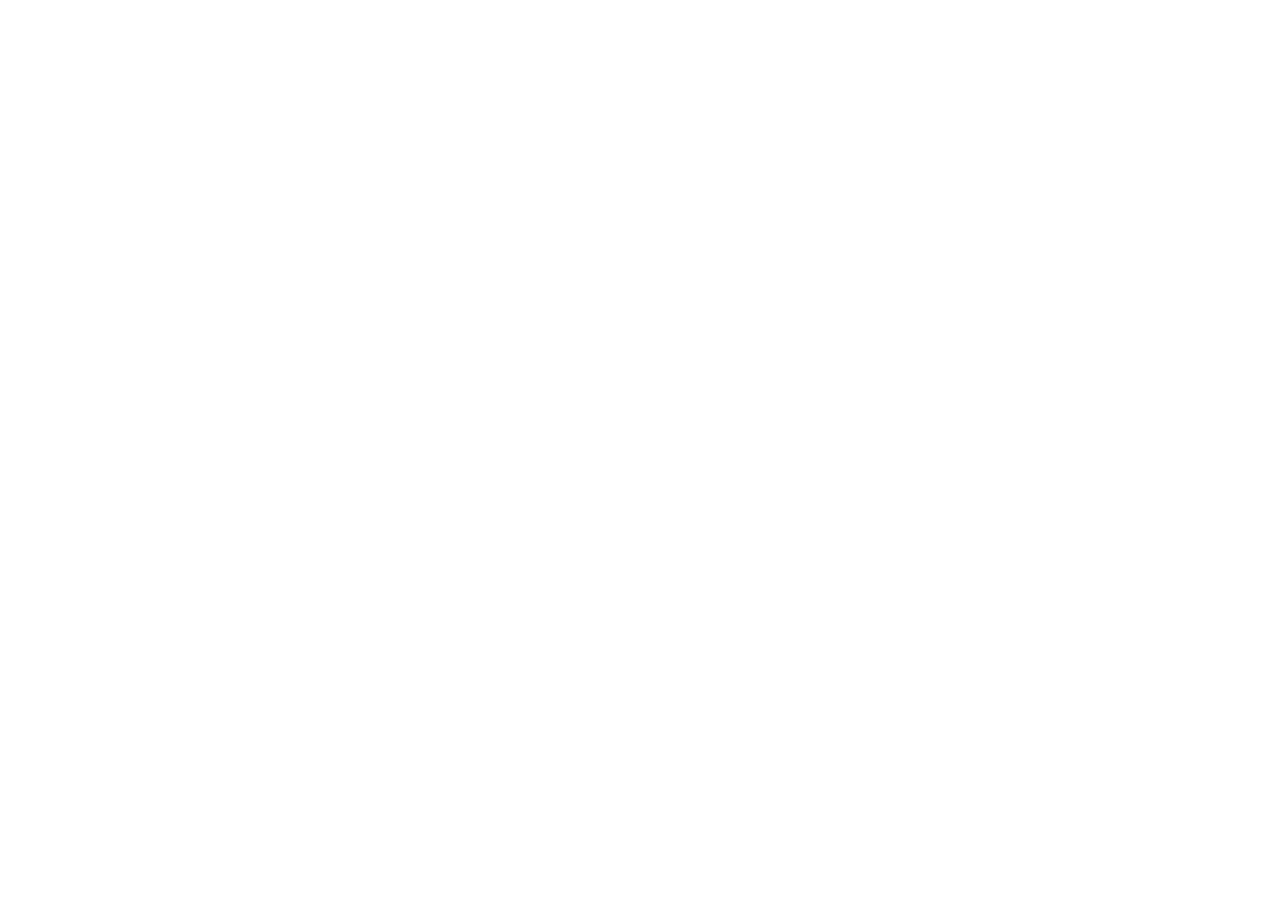
==== index.html @ 3be5b315 "HTML : structure complète des 5 pages avec sections et contenu texte" ====
<!DOCTYPE html>
<html lang="fr">
<head>
    <meta charset="UTF-8">
    <meta name="viewport" content="width=device-width, initial-scale=1.0">
    <title>AfriconnectSummit</title>
</head>
<body>
    
</body>
</html>
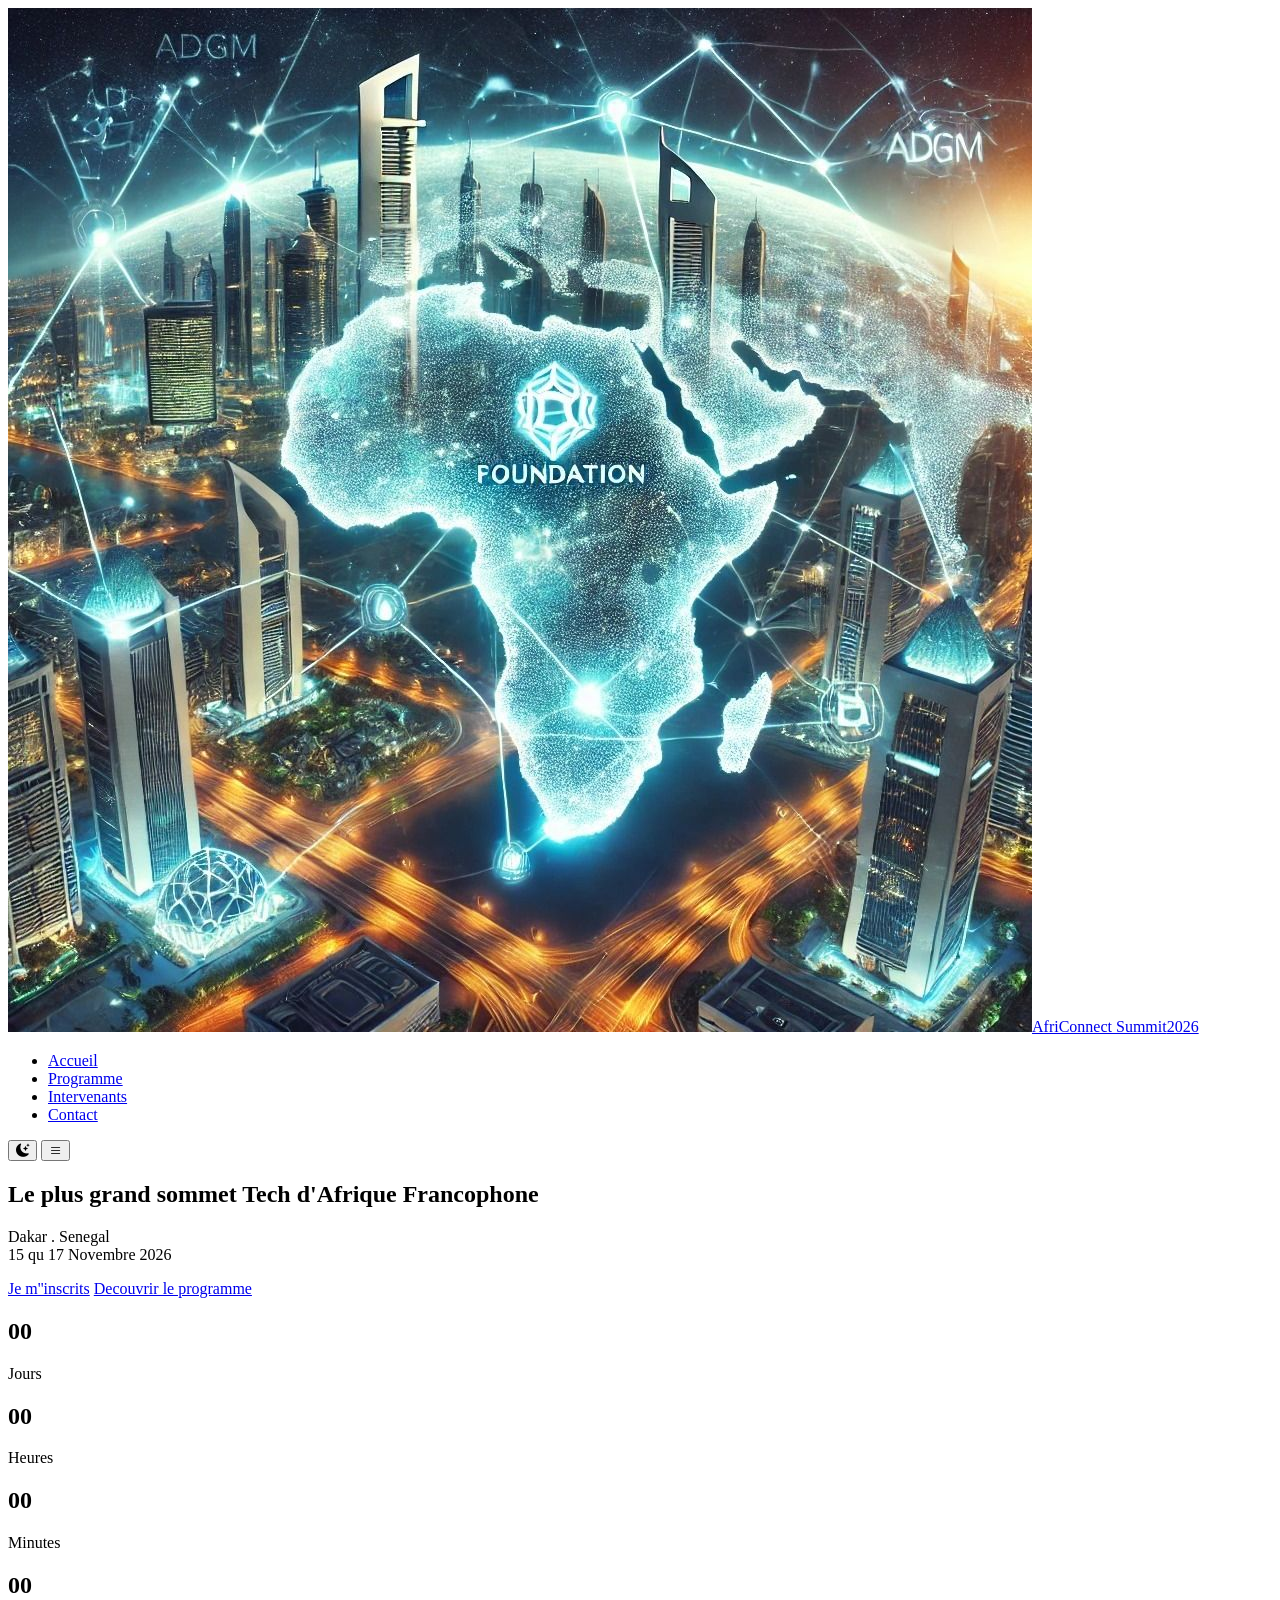
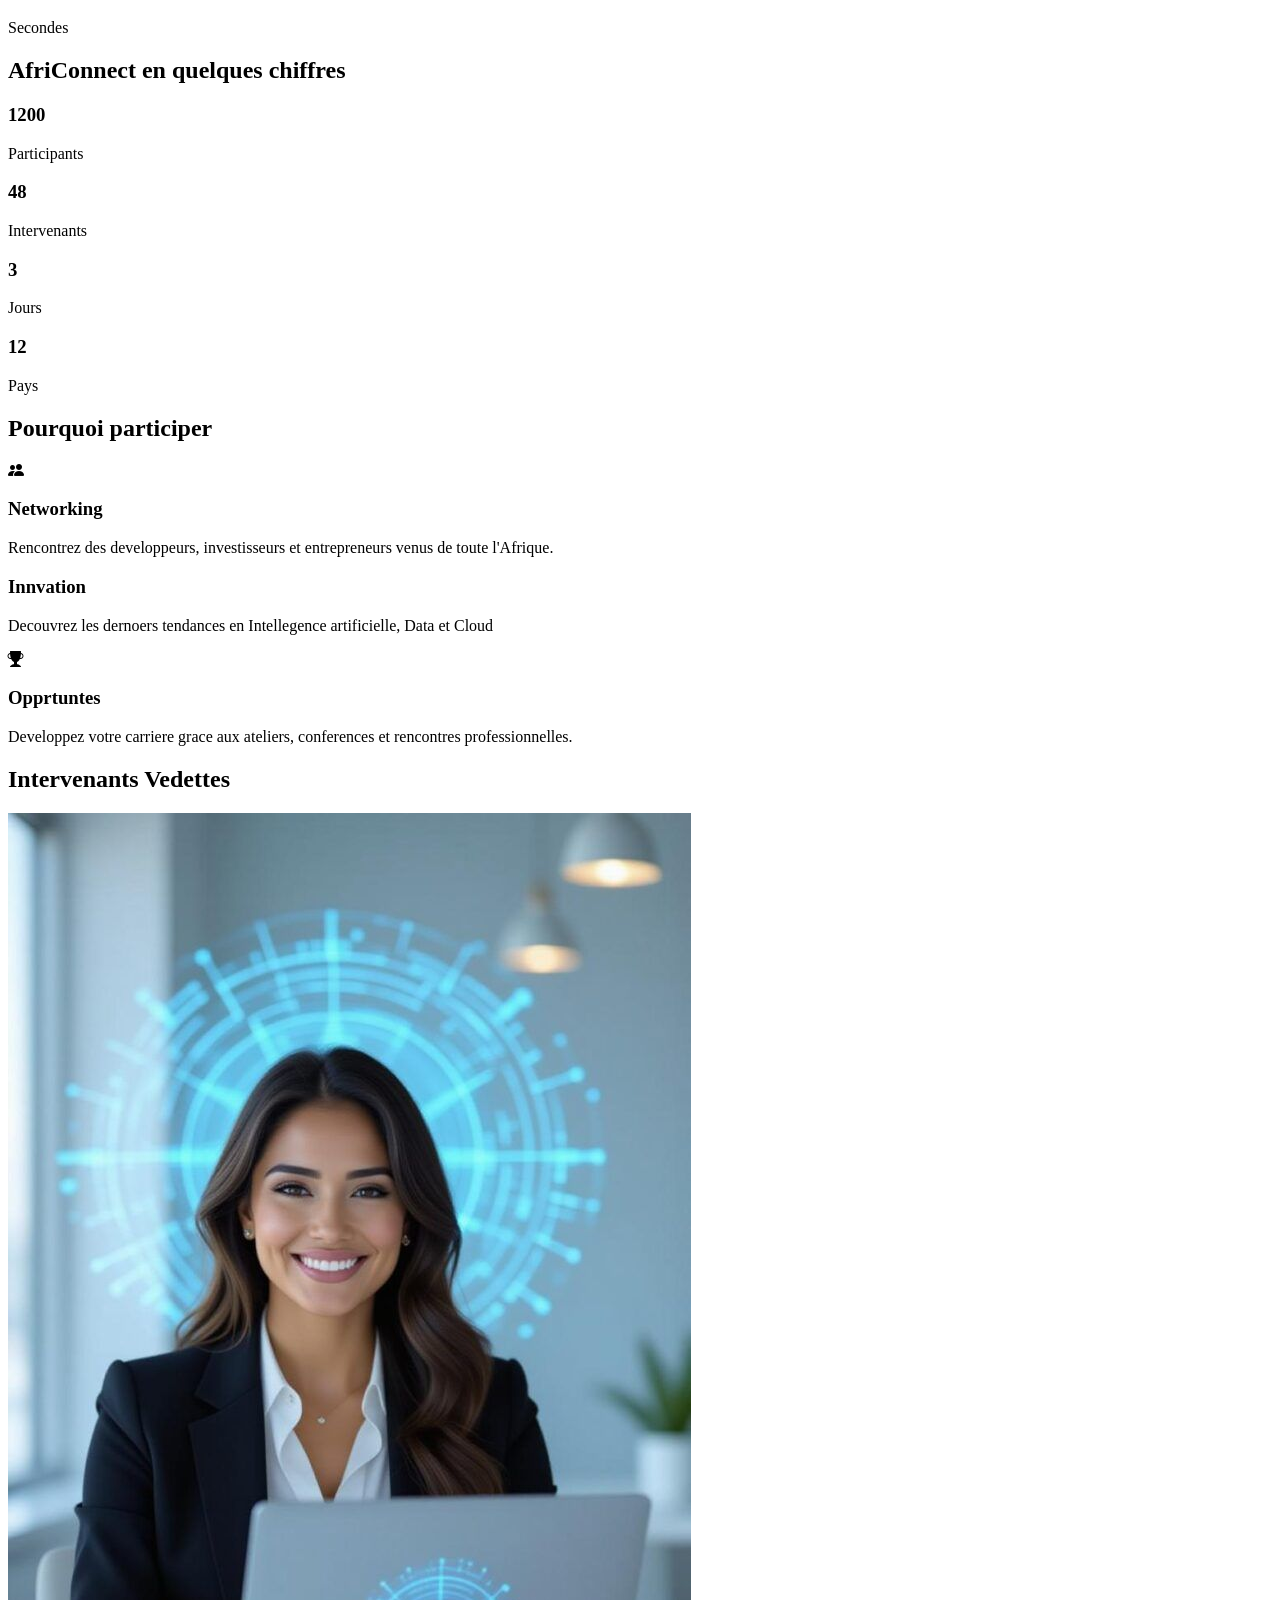
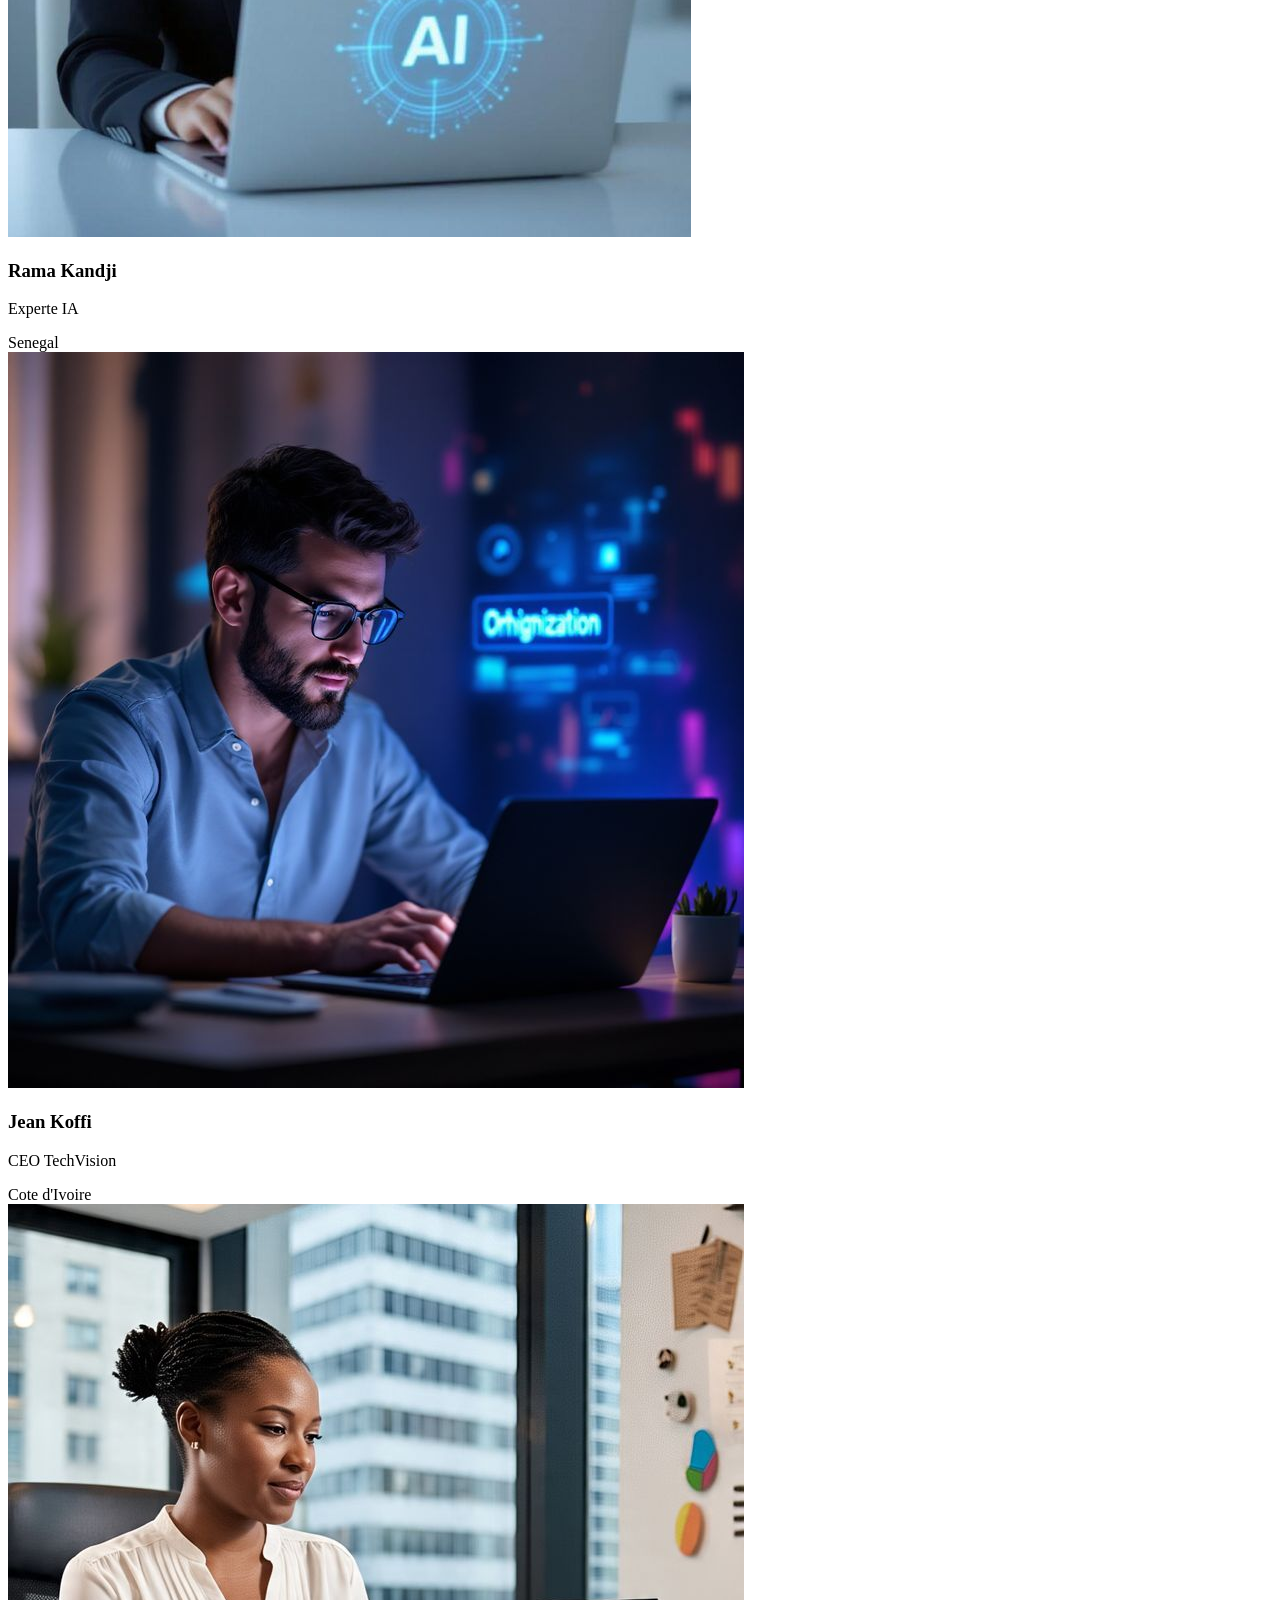
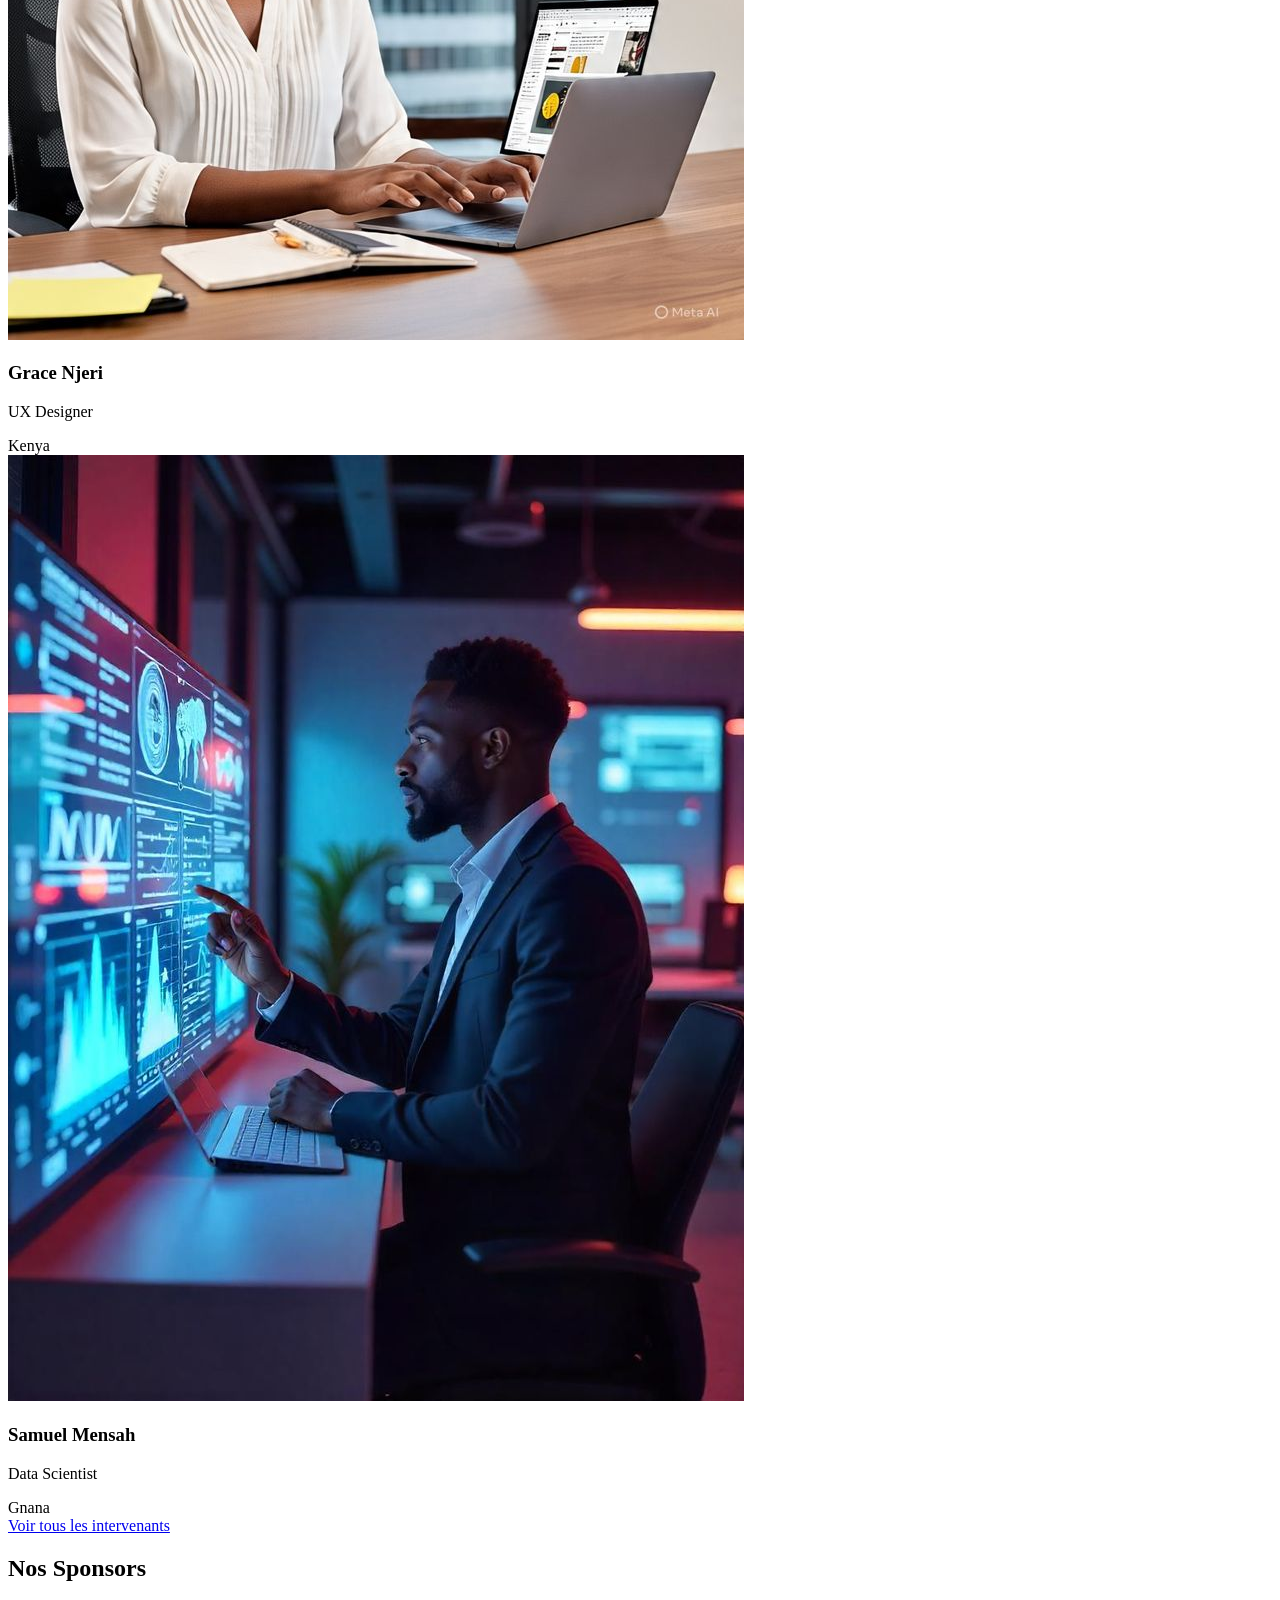
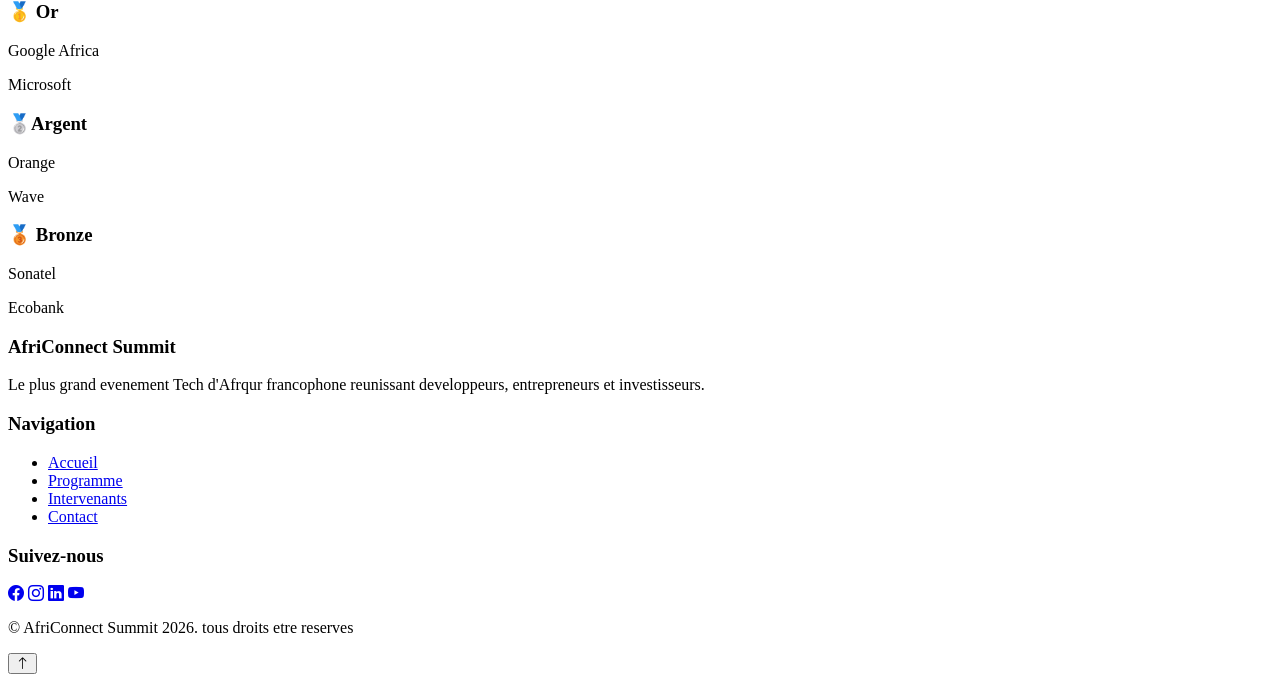
==== commit 2e9110d8: "HTML : Creation de la structure de la page d'accueil" ====
--- a/index.html
+++ b/index.html
@@ -3,9 +3,281 @@
 <head>
     <meta charset="UTF-8">
     <meta name="viewport" content="width=device-width, initial-scale=1.0">
-    <title>AfriconnectSummit</title>
+    <title>AfriConnect Summit 2026</title>
+
+    <link rel="preconnect" href="https://fonts.googleapis.com">
+    <link rel="preconnect" href="https://fonts.gstatic.com" crossorigin>
+    <link href="https://fonts.googleapis.com/css2?family=Poppins:wght@300;400;500;600;700&family=Space+Grotesk:wght@400;700&display=swap" rel="stylesheet">
+
+    
+    <link rel="stylesheet" href="https://cdn.jsdelivr.net/npm/bootstrap-icons@1.13.1/font/bootstrap-icons.min.css">
+
+    
+    <link rel="stylesheet" href="css/style.css">
 </head>
 <body>
     
+<!--HEADER-->  
+
+<header>
+    <nav class="navbar">
+        <a href="index.html" class="logo"><img src="images/logo.jpg" alt="logo AfriConnect">AfriConnect Summit<span>2026</span></a>
+
+        <ul class="nav-links">
+            <li><a href="index.html">Accueil</a></li>
+            <li><a href="programme.html">Programme</a></li>
+            <li><a href="intervenants.html">Intervenants</a></li>
+            <li><a href="contact.html">Contact</a></li>
+        </ul>
+
+    <div class="nav-icons">
+        <button id="darkModeBtn">
+            <i class="bi bi-moon-stars-fill"></i>
+        </button>
+
+        <button id="menu-btn">
+            <i class="bi bi-list"></i>
+        </button>
+
+
+    </div>
+    </nav>
+</header>
+
+<!--main-->
+
+<main>
+
+    <section class="hero">
+       <div class="hero-content">
+         <h1>Le plus grand sommet Tech d'Afrique Francophone</h1>
+         <p>Dakar . Senegal <br> 15 qu 17 Novembre 2026</p>
+
+         <div class="hero-buttons">
+            <a href="contact.html" class="btn-primary">Je m''inscrits</a>
+            <a href="programme.html" class="btn-secondary">Decouvrir le programme</a>
+         </div>
+
+         <div class="countdown">
+
+            <div class="box">
+                <h2 id="days">00</h2>
+                <span>Jours</span>
+            </div>
+
+            <div class="box">
+                <h2 id="hours">00</h2>
+                <span>Heures</span>
+            </div>
+
+            <div class="box">
+                <h2 id="minutes">00</h2>
+                <span>Minutes</span>
+            </div>
+
+            <div class="box">
+                <h2 id="seconds">00</h2>
+                <span>Secondes</span>
+            </div>
+
+            
+        </div>
+       </div>
+    </section>
+
+
+    <!--chiffres cles-->
+
+    <section class="stats">
+
+        <h2>AfriConnect en quelques chiffres</h2>
+
+        <div class="stats-grid">
+
+            <article class="stat-card">
+                <h3 class="counter" data-target="1200">1200</h3>
+                <p>Participants</p>
+            </article>
+
+            <article class="stat-card">
+                <h3 class="counter" data-target="48">48</h3>
+                <p>Intervenants</p>
+            </article>
+
+            <article class="stat-card">
+                <h3 class="counter" data-target="3">3</h3>
+                <p>Jours</p>
+            </article>
+
+            <article class="stat-card">
+                <h3 class="counter" data-target="12">12</h3>
+                <p>Pays</p>
+            </article>
+
+
+        </div>
+
+    </section>
+
+ <!--pourquoi-->   
+
+ <section class="why">
+   <h2>Pourquoi participer</h2>
+
+   <div class="why-container">
+
+    <article class="why-card">
+        <i class="bi bi-people-fill"></i>
+           <h3>Networking</h3>
+           <p>Rencontrez des developpeurs, investisseurs et entrepreneurs venus de toute l'Afrique.</p>
+    </article>
+
+    <article class="why-card">
+        <i class="bi bi-lightbuld-fill"></i>
+           <h3>Innvation</h3>
+           <p>Decouvrez les dernoers tendances en Intellegence artificielle, Data et Cloud</p>
+    </article>
+
+    <article class="why-card">
+        <i class="bi bi-trophy-fill"></i>
+           <h3>Opprtuntes</h3>
+           <p>Developpez votre carriere grace aux ateliers, conferences et rencontres professionnelles.</p>
+    </article>
+
+
+
+   </div>
+ </section>
+
+<!--intervenants-->
+
+<section class="speakers">
+    <h2>Intervenants Vedettes</h2>
+
+    <div class="speakers-grid">
+
+        <article class="speaers-card">
+            <img src="images/rama1.jpg" alt="Rama Kandji">
+            <h3>Rama Kandji</h3>
+            <p>Experte IA</p>
+            <span>Senegal</span>
+        </article>
+
+        <article class="speaers-card">
+            <img src="images/rama6.jpg" alt="Jean Koffi">
+            <h3>Jean Koffi</h3>
+            <p>CEO TechVision</p>
+            <span>Cote d'Ivoire</span>
+        </article>
+
+
+        <article class="speaers-card">
+            <img src="images/rama5.jpg" alt="Grace Njeri">
+            <h3>Grace Njeri</h3>
+            <p>UX Designer</p>
+            <span>Kenya</span>
+        </article>
+
+        <article class="speaers-card">
+            <img src="images/rama4.jpg" alt="Samuel Mensah">
+            <h3>Samuel Mensah</h3>
+            <p>Data Scientist</p>
+            <span>Gnana</span>
+        </article>
+
+    </div>
+
+    <div class="center-btn">
+        <a href="intervenants.html" class="btn-primary">Voir tous les intervenants</a>
+    </div>
+</section>
+
+<!--sponsors-->
+
+<section class="sponsors">
+
+    <h2>Nos Sponsors</h2>
+
+    <div class="sponsors-container">
+
+        <div class="gold">
+            <h3>🥇 Or</h3>
+            <p>Google Africa</p>
+            <p>Microsoft</p>
+        </div>
+
+        <div class="silver">
+            <h3>🥈Argent</h3>
+            <p>Orange</p>
+            <p>Wave</p>
+        </div>
+
+        <div class="Bronze">
+            <h3>🥉 Bronze</h3>
+            <p>Sonatel</p>
+            <p>Ecobank</p>
+        </div>
+
+    </div>
+</section>
+
+</main>
+
+<footer>
+
+    <div class="footer-container">
+
+        <div class="footer-col">
+
+            <h3>AfriConnect Summit</h3>
+            <p>Le plus grand evenement Tech d'Afrqur francophone reunissant developpeurs, entrepreneurs et investisseurs.</p>
+
+        </div>
+
+        <div class="footer-col">
+            <h3>Navigation</h3>
+
+            <ul>
+            <li><a href="index.html">Accueil</a></li>
+            <li><a href="programme.html">Programme</a></li>
+            <li><a href="intervenants.html">Intervenants</a></li>
+            <li><a href="contact.html">Contact</a></li>
+            </ul>
+
+        </div>
+
+        <div class="footer-col">
+            <h3>Suivez-nous</h3>
+
+            <div class="social-icons">
+                <a href="#"><i class="bi bi-facebook"></i></a>
+                <a href="#"><i class="bi bi-instagram"></i></a>
+                <a href="#"><i class="bi bi-linkedin"></i></a>
+                <a href="#"><i class="bi bi-youtube"></i></a>
+            </div>
+
+        </div>
+    </div>
+
+    <div class="footer-bottom">
+
+        <p>&copy; <span id="year"></span>AfriConnect Summit 2026. tous droits etre reserves</p>
+
+    </div>
+
+    <button id="backToTop" aria-label="Retour en haut">
+        <i class="bi bi-arrow-up"></i>
+
+    </button>
+</footer>
+
+
+
+<!--JAVASCRIPT-->
+
+<script src="js/main.js"></script>
+
+
+
 </body>
 </html>
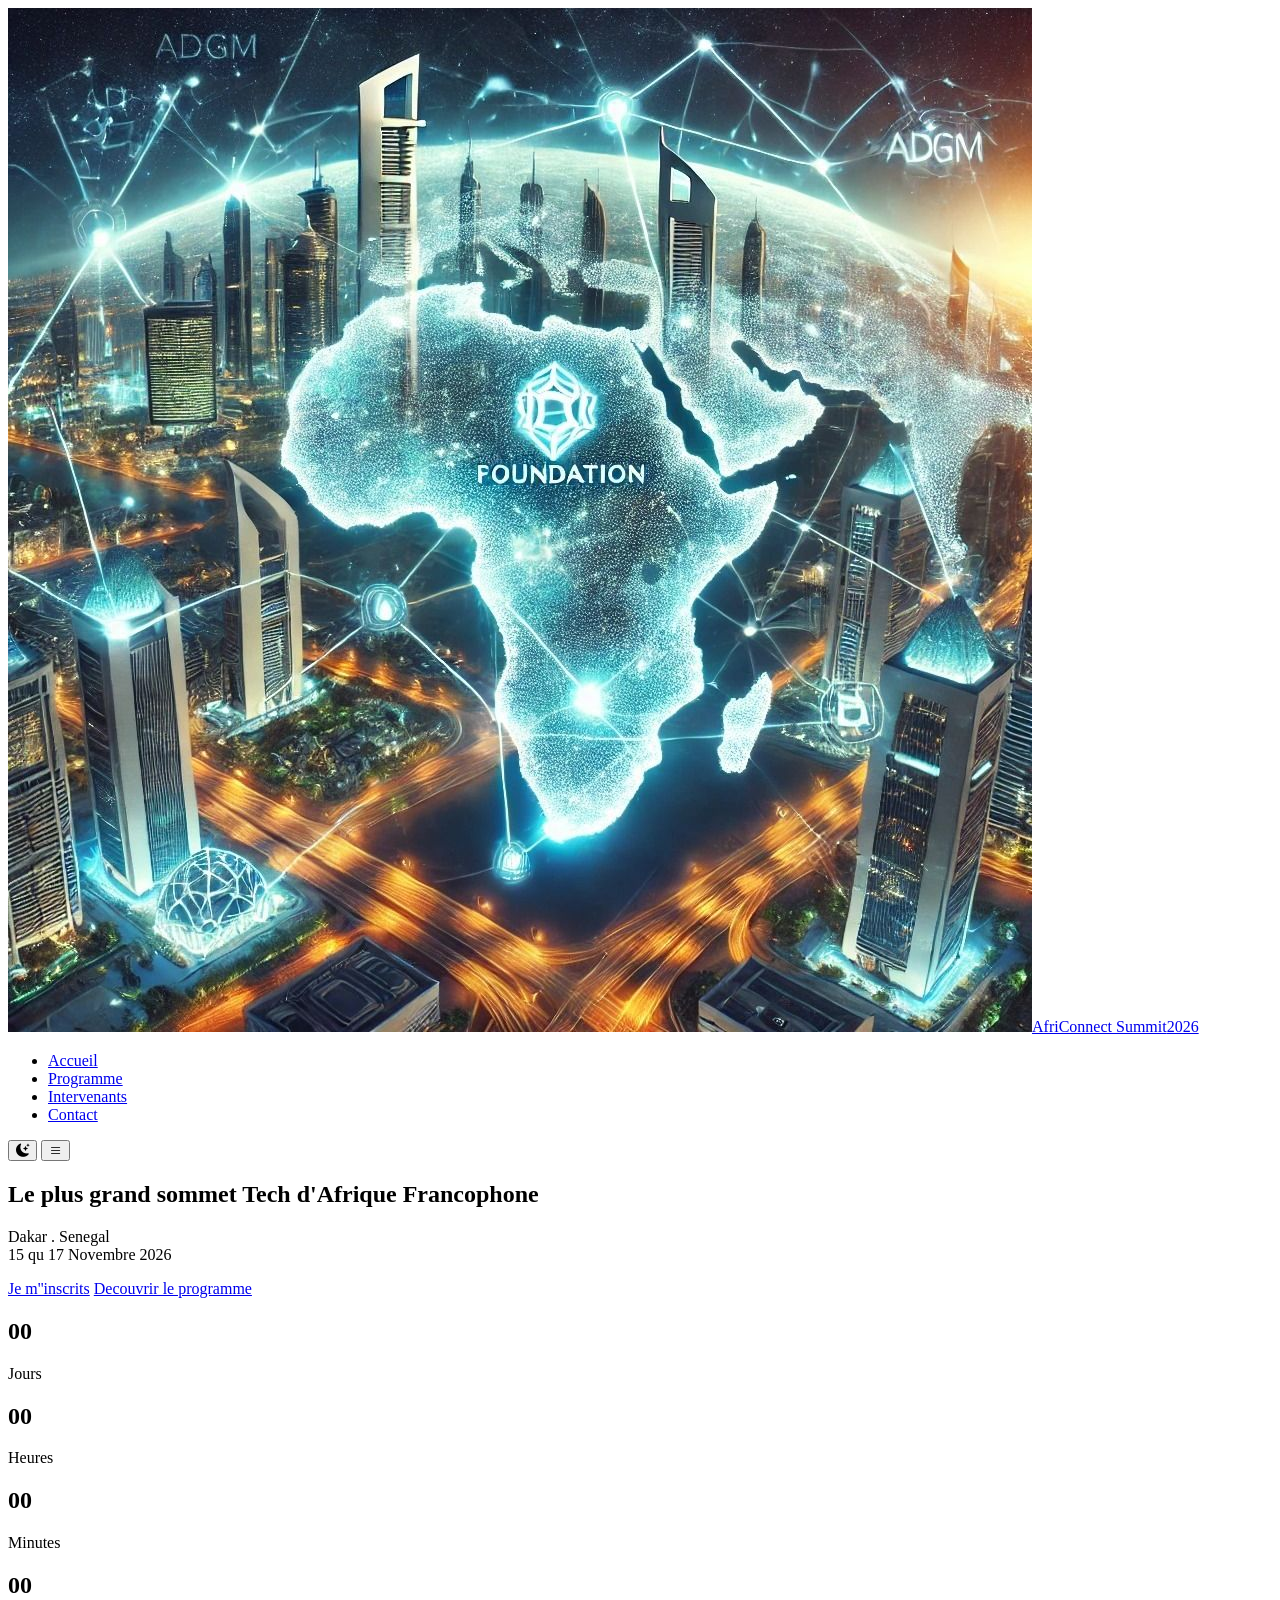
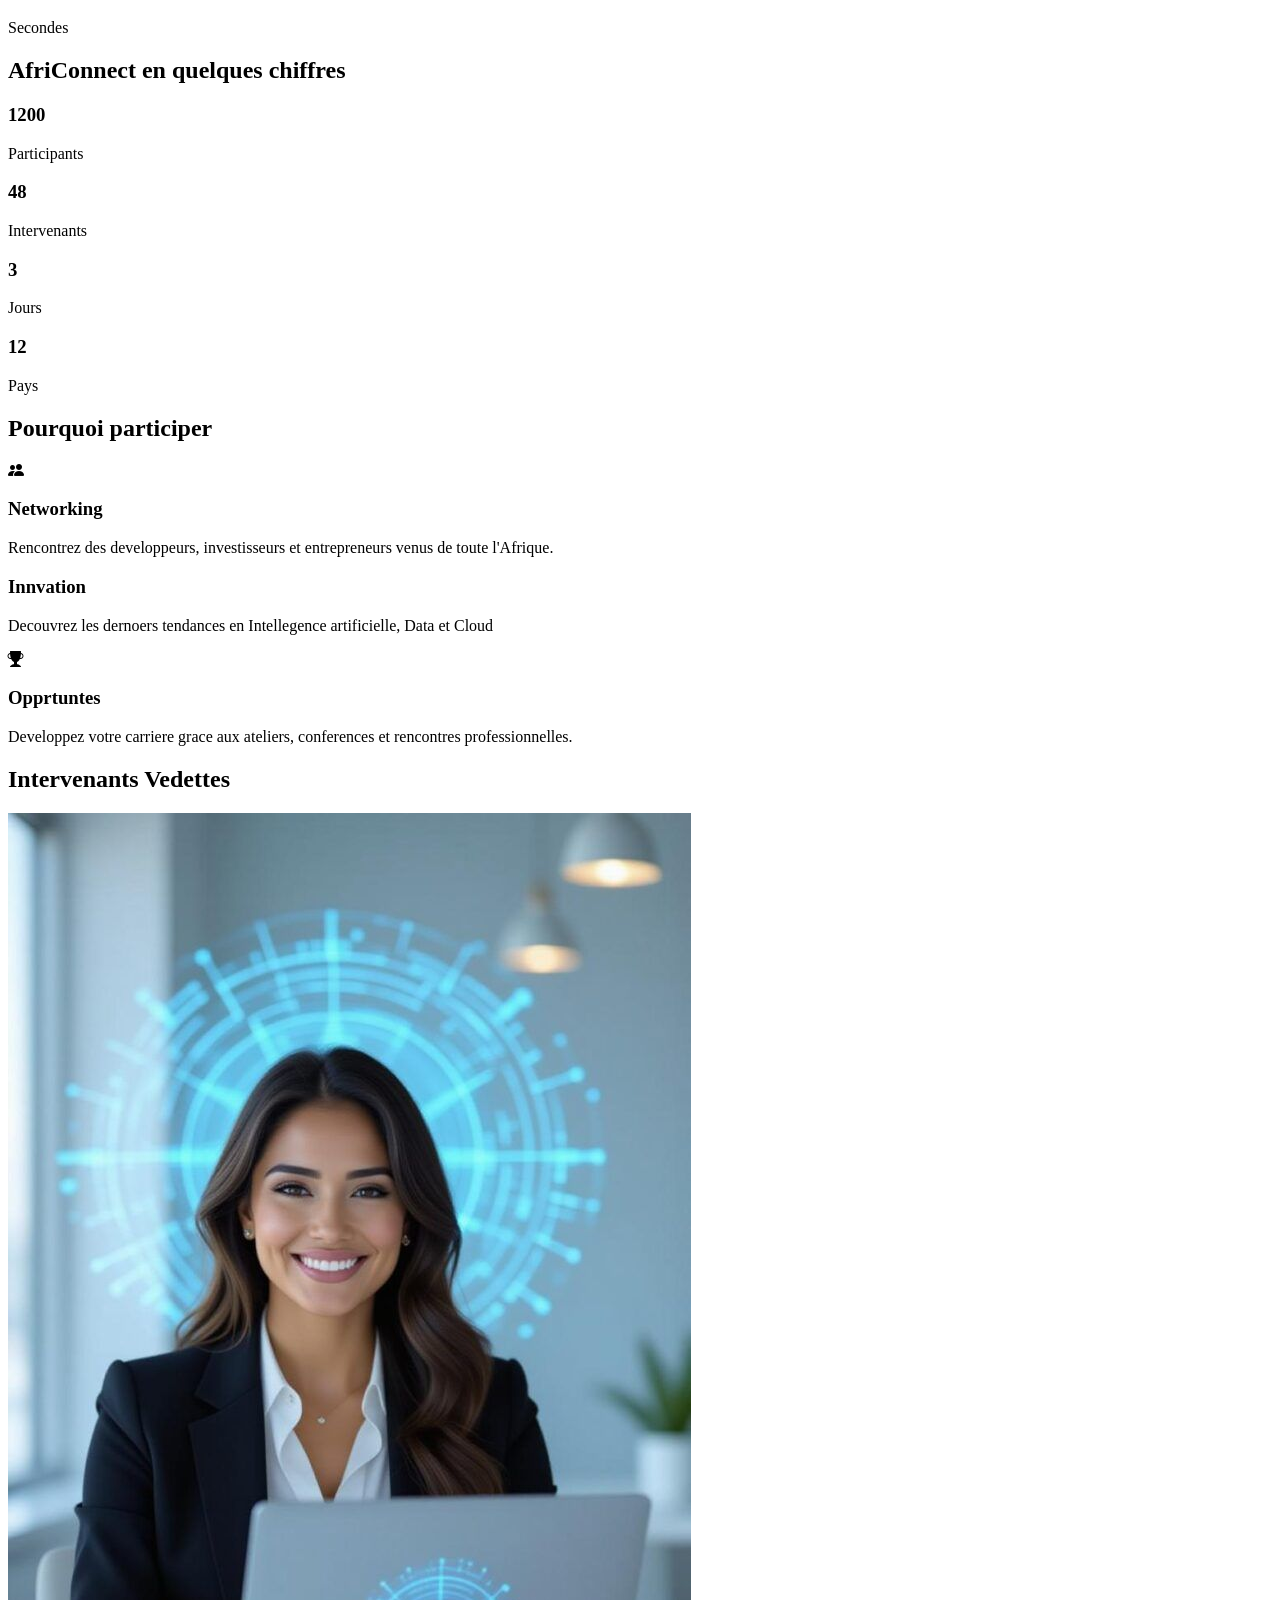
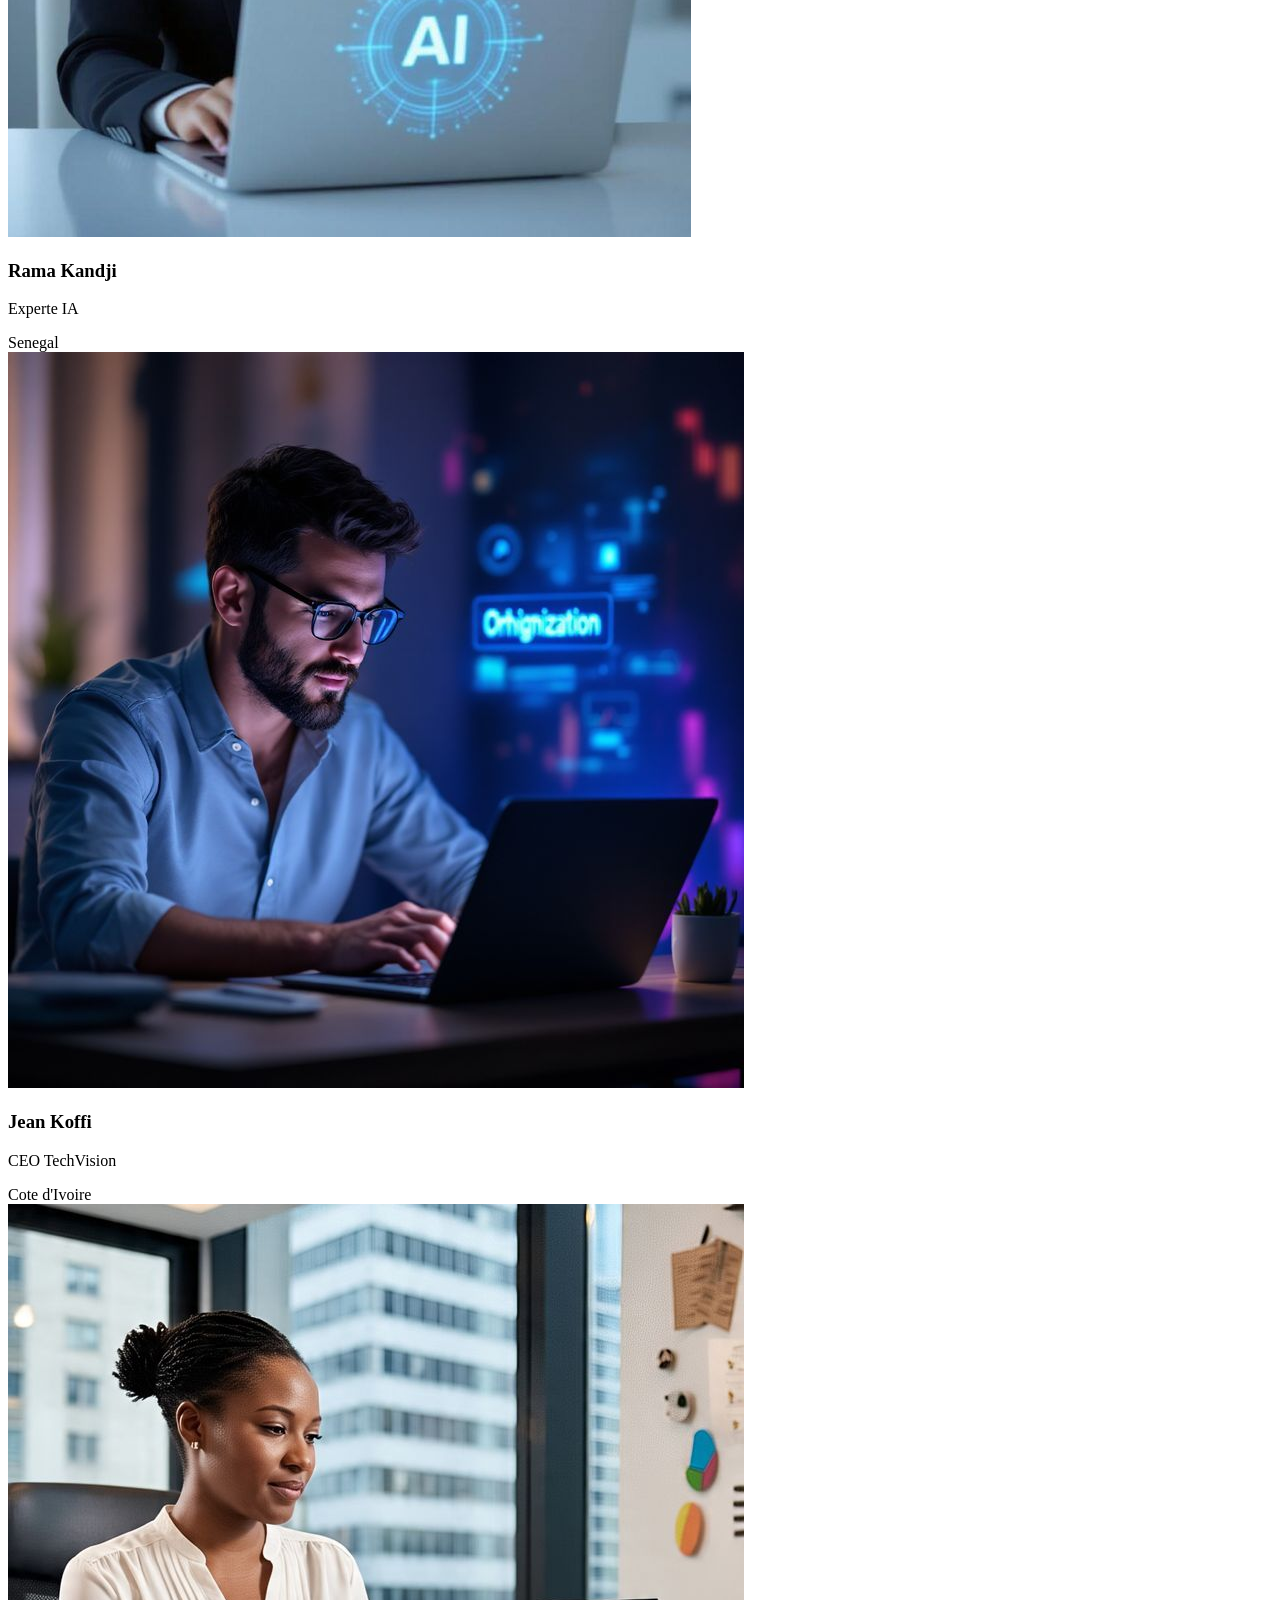
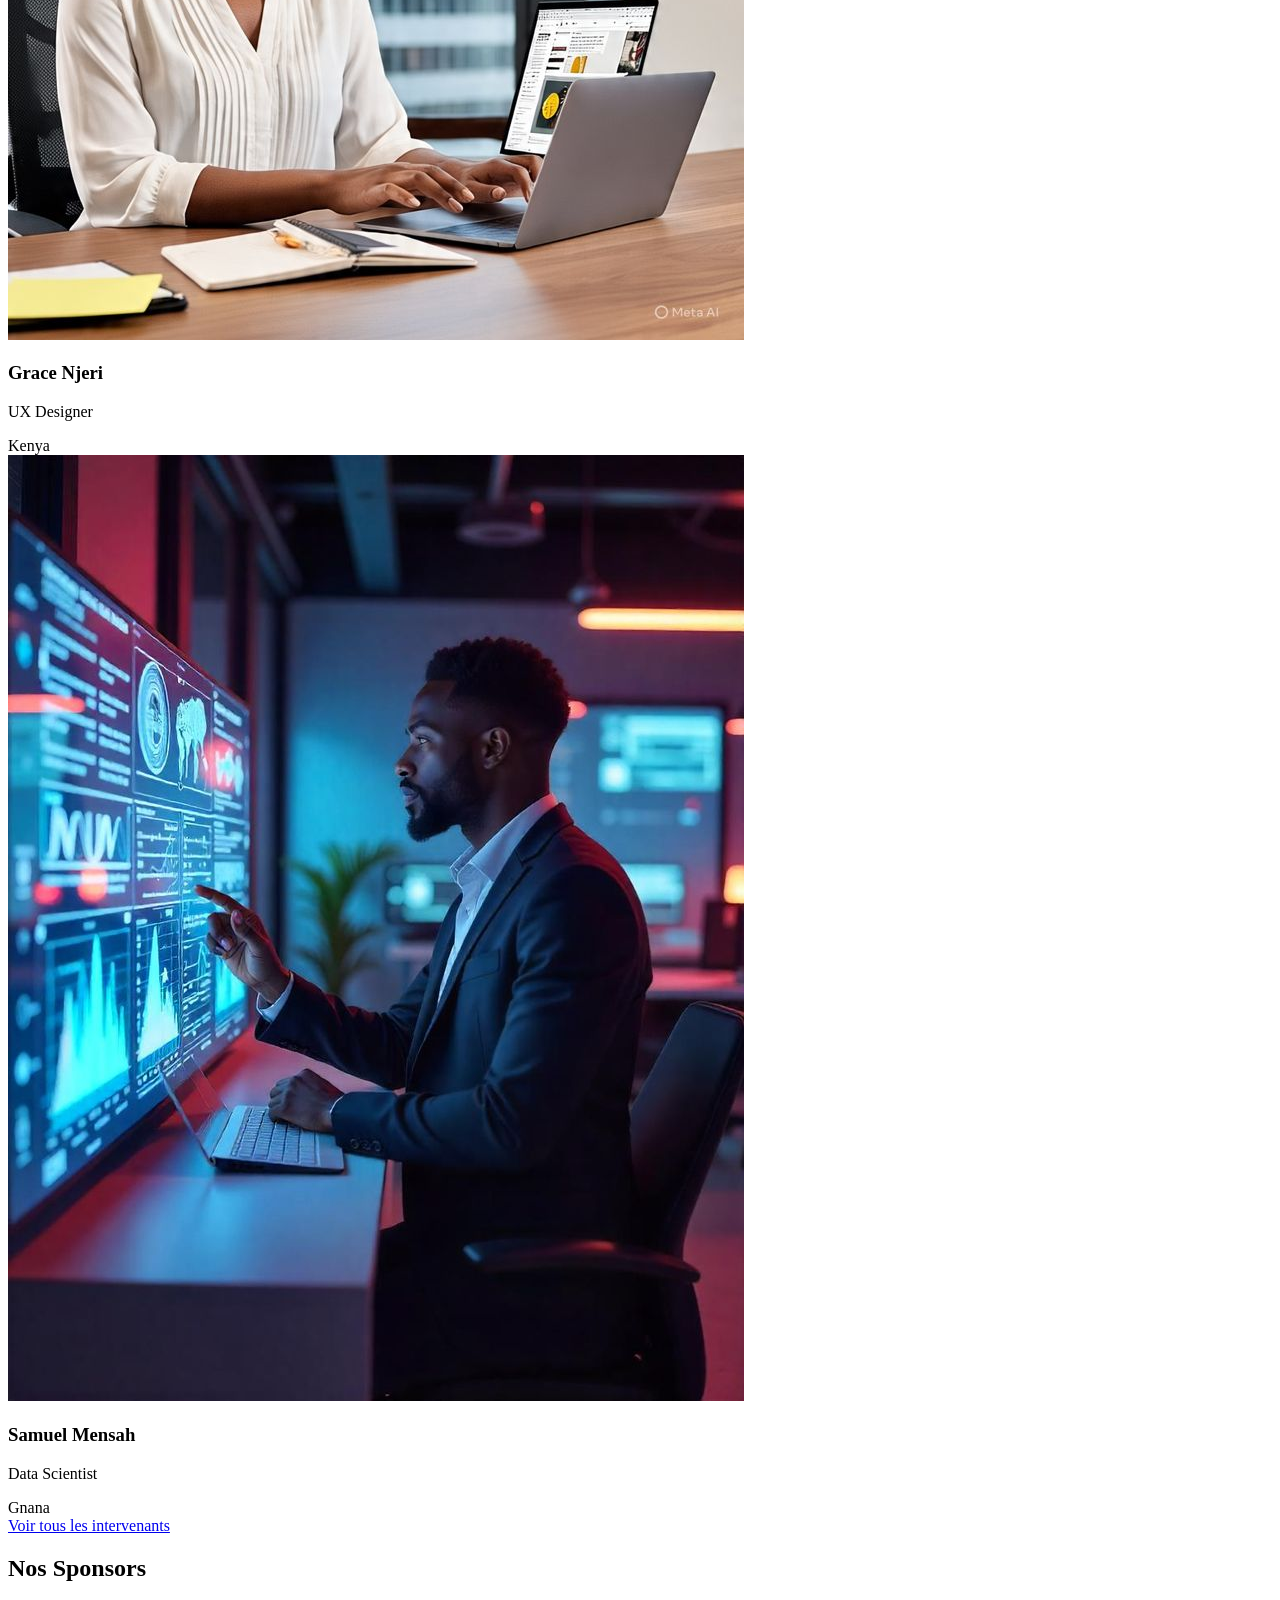
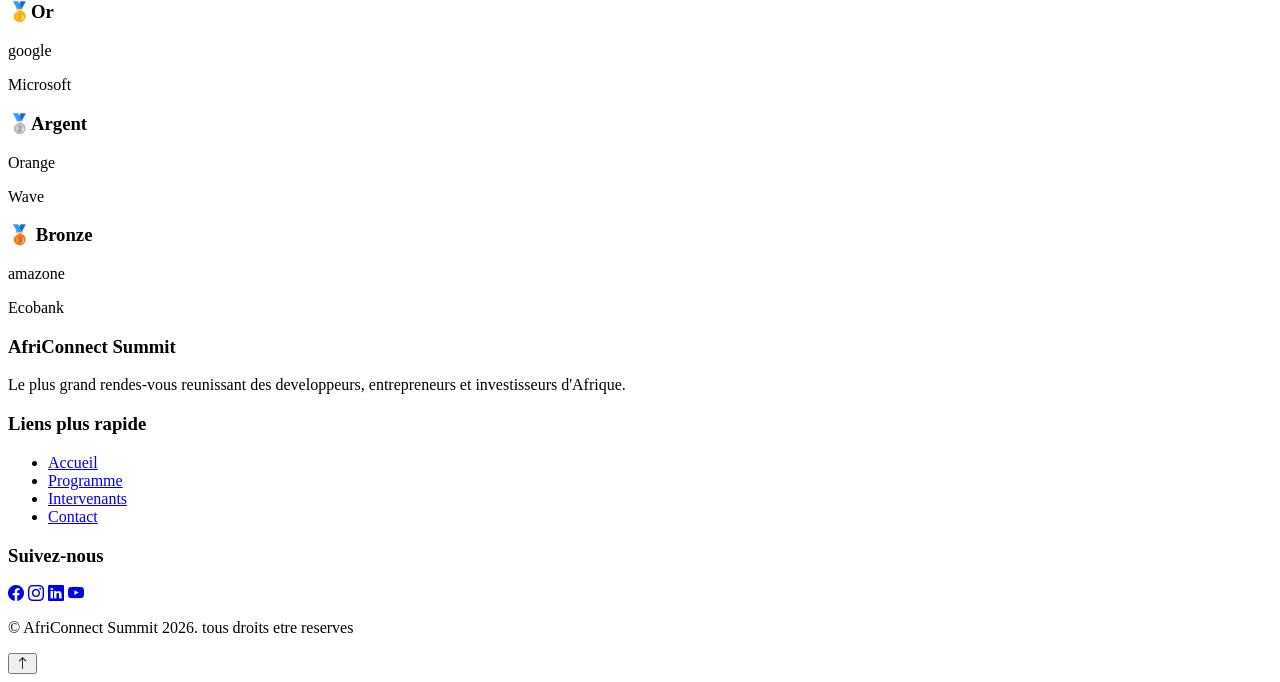
==== commit 8c2b219c: "HTML :creation  de la structure du page intervenants html" ====
--- a/index.html
+++ b/index.html
@@ -201,8 +201,8 @@
     <div class="sponsors-container">
 
         <div class="gold">
-            <h3>🥇 Or</h3>
-            <p>Google Africa</p>
+            <h3>🥇Or</h3>
+            <p>google</p>
             <p>Microsoft</p>
         </div>
 
@@ -214,7 +214,7 @@
 
         <div class="Bronze">
             <h3>🥉 Bronze</h3>
-            <p>Sonatel</p>
+            <p>amazone</p>
             <p>Ecobank</p>
         </div>
 
@@ -230,12 +230,12 @@
         <div class="footer-col">
 
             <h3>AfriConnect Summit</h3>
-            <p>Le plus grand evenement Tech d'Afrqur francophone reunissant developpeurs, entrepreneurs et investisseurs.</p>
+            <p>Le plus grand rendes-vous reunissant des  developpeurs, entrepreneurs et investisseurs d'Afrique.</p>
 
         </div>
 
         <div class="footer-col">
-            <h3>Navigation</h3>
+            <h3>Liens plus rapide</h3>
 
             <ul>
             <li><a href="index.html">Accueil</a></li>
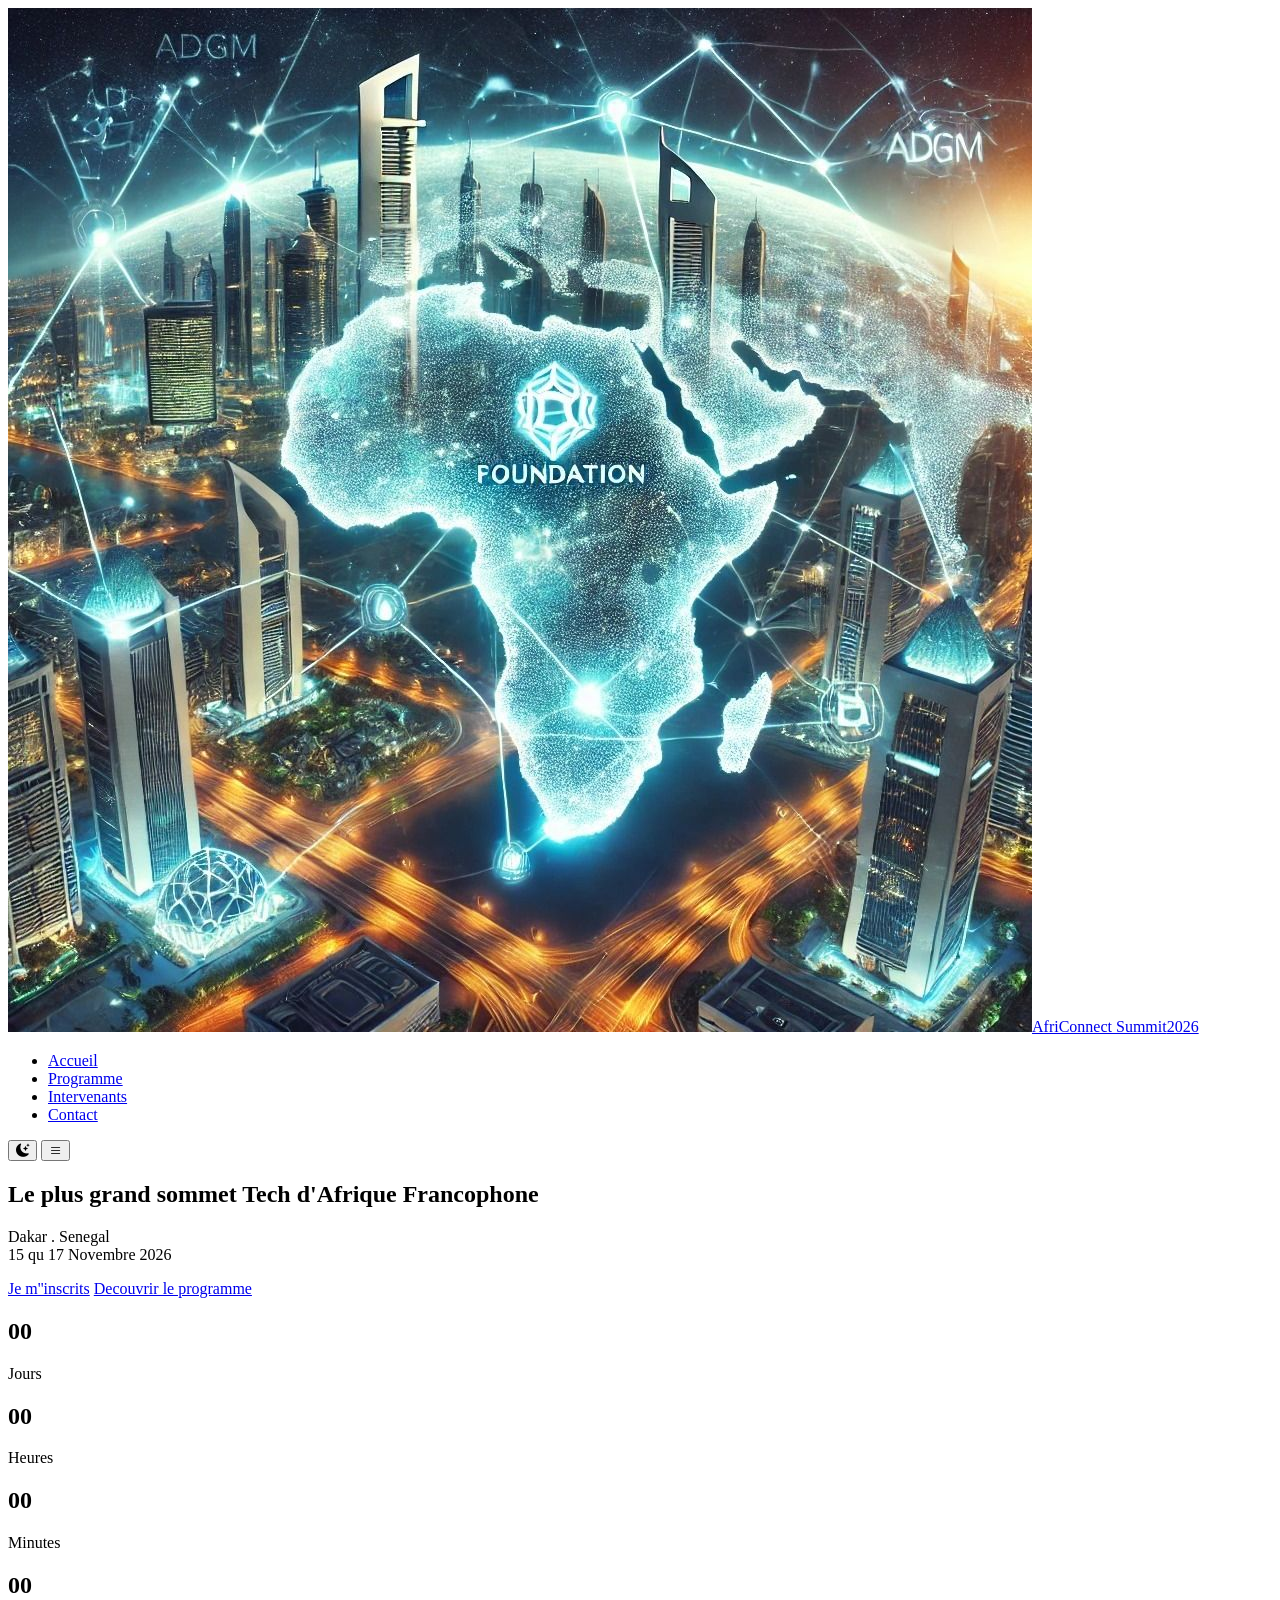
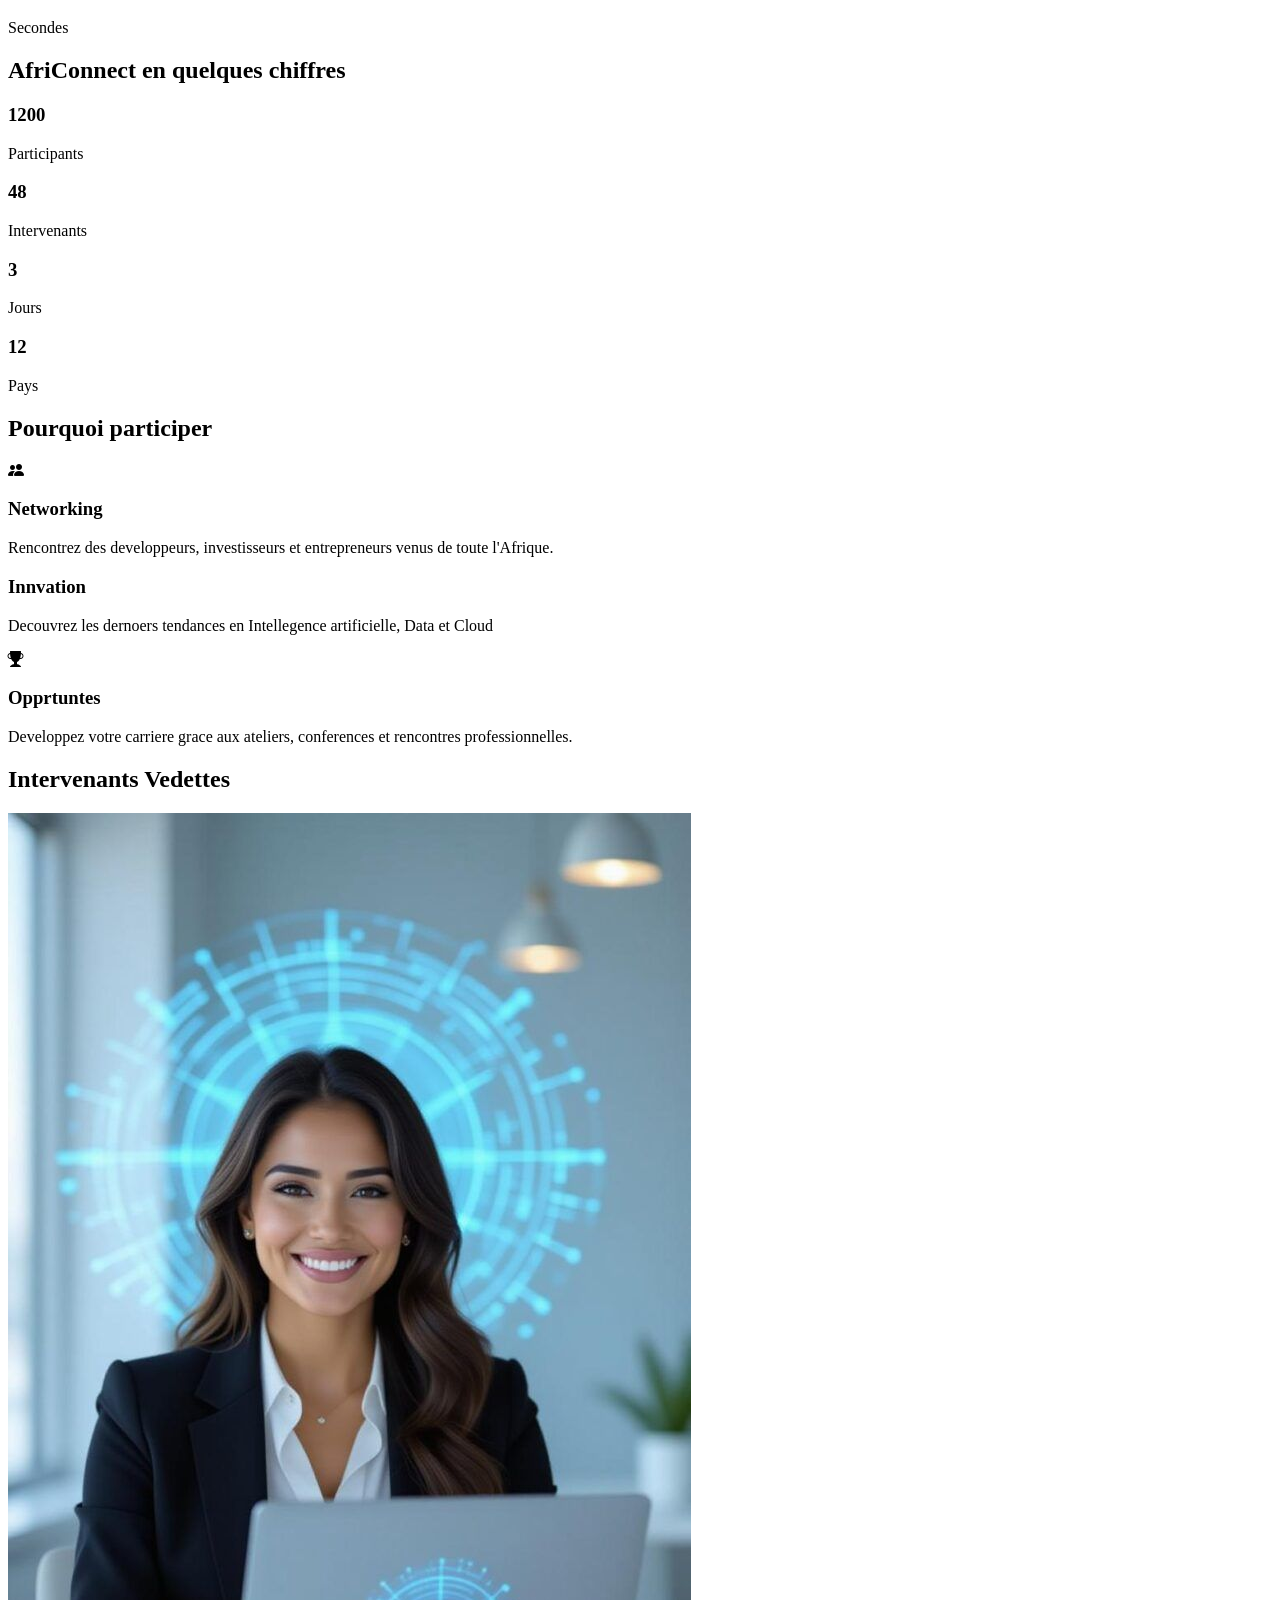
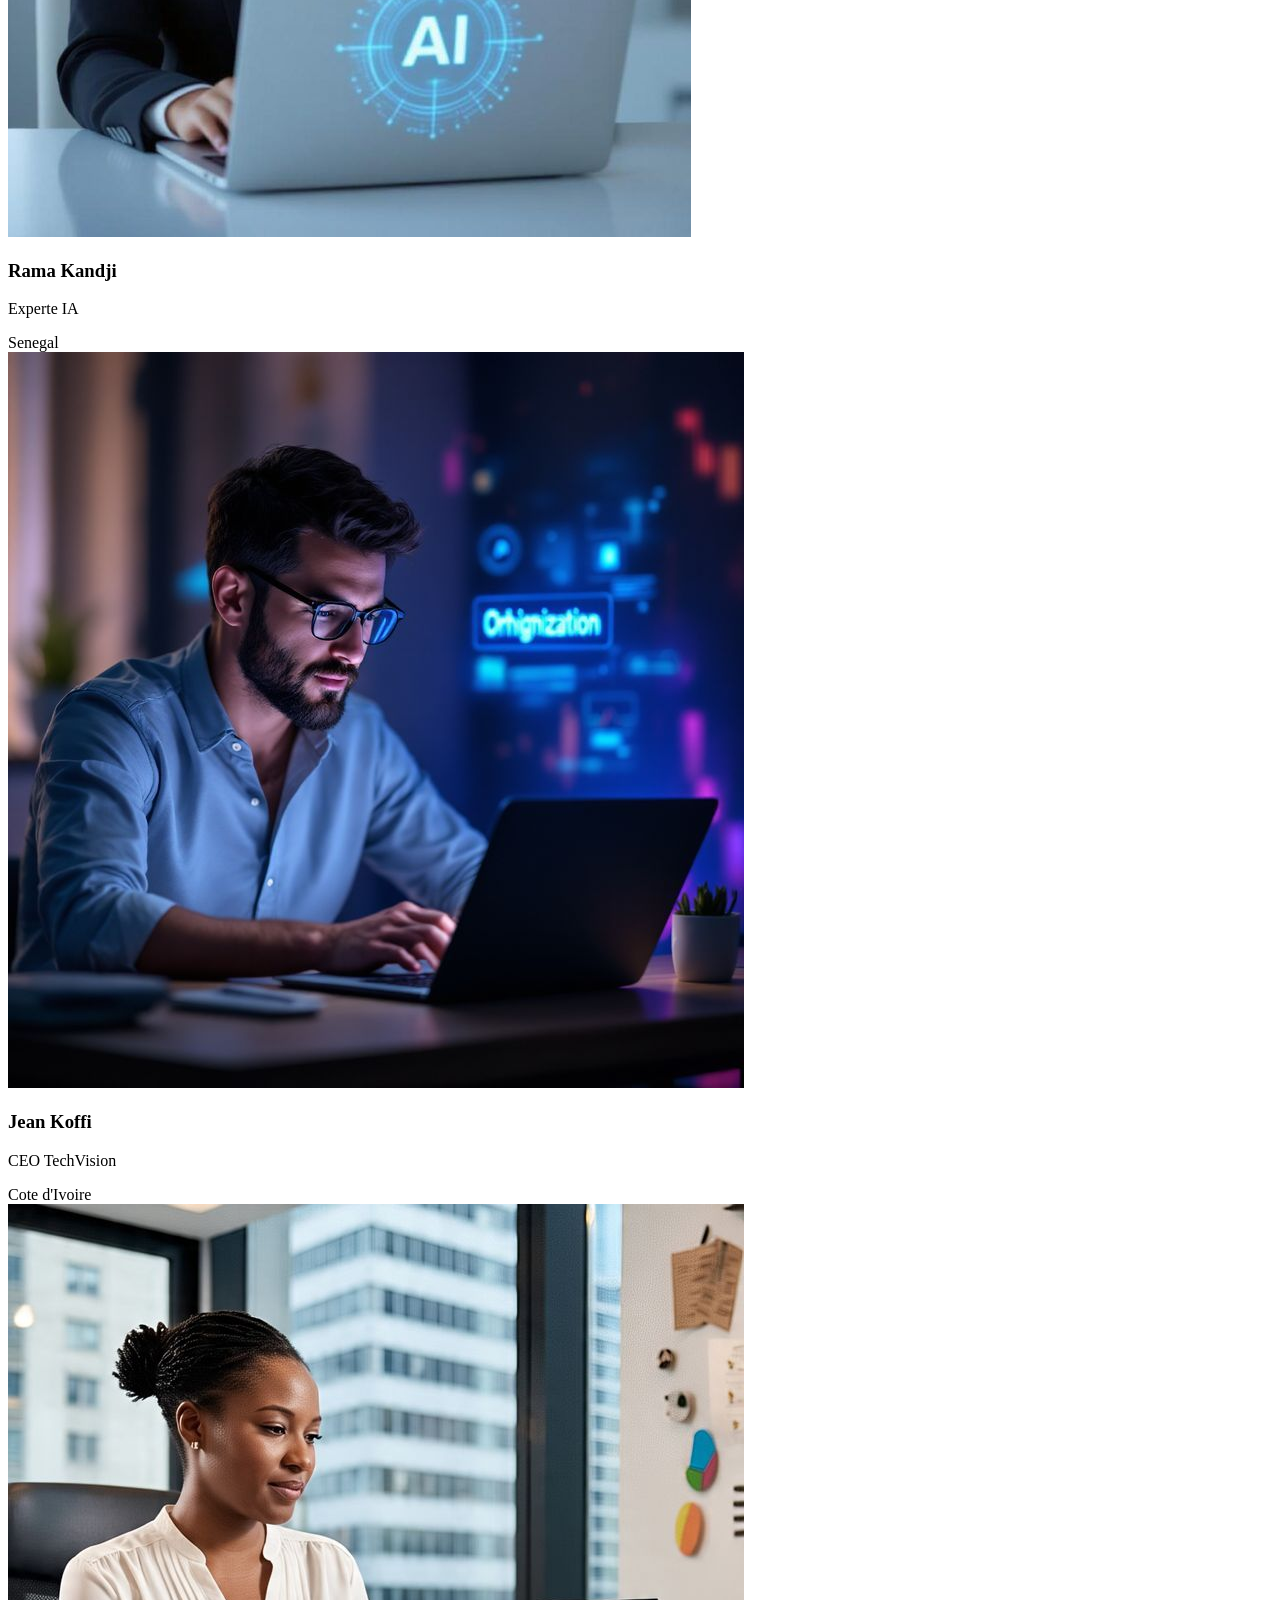
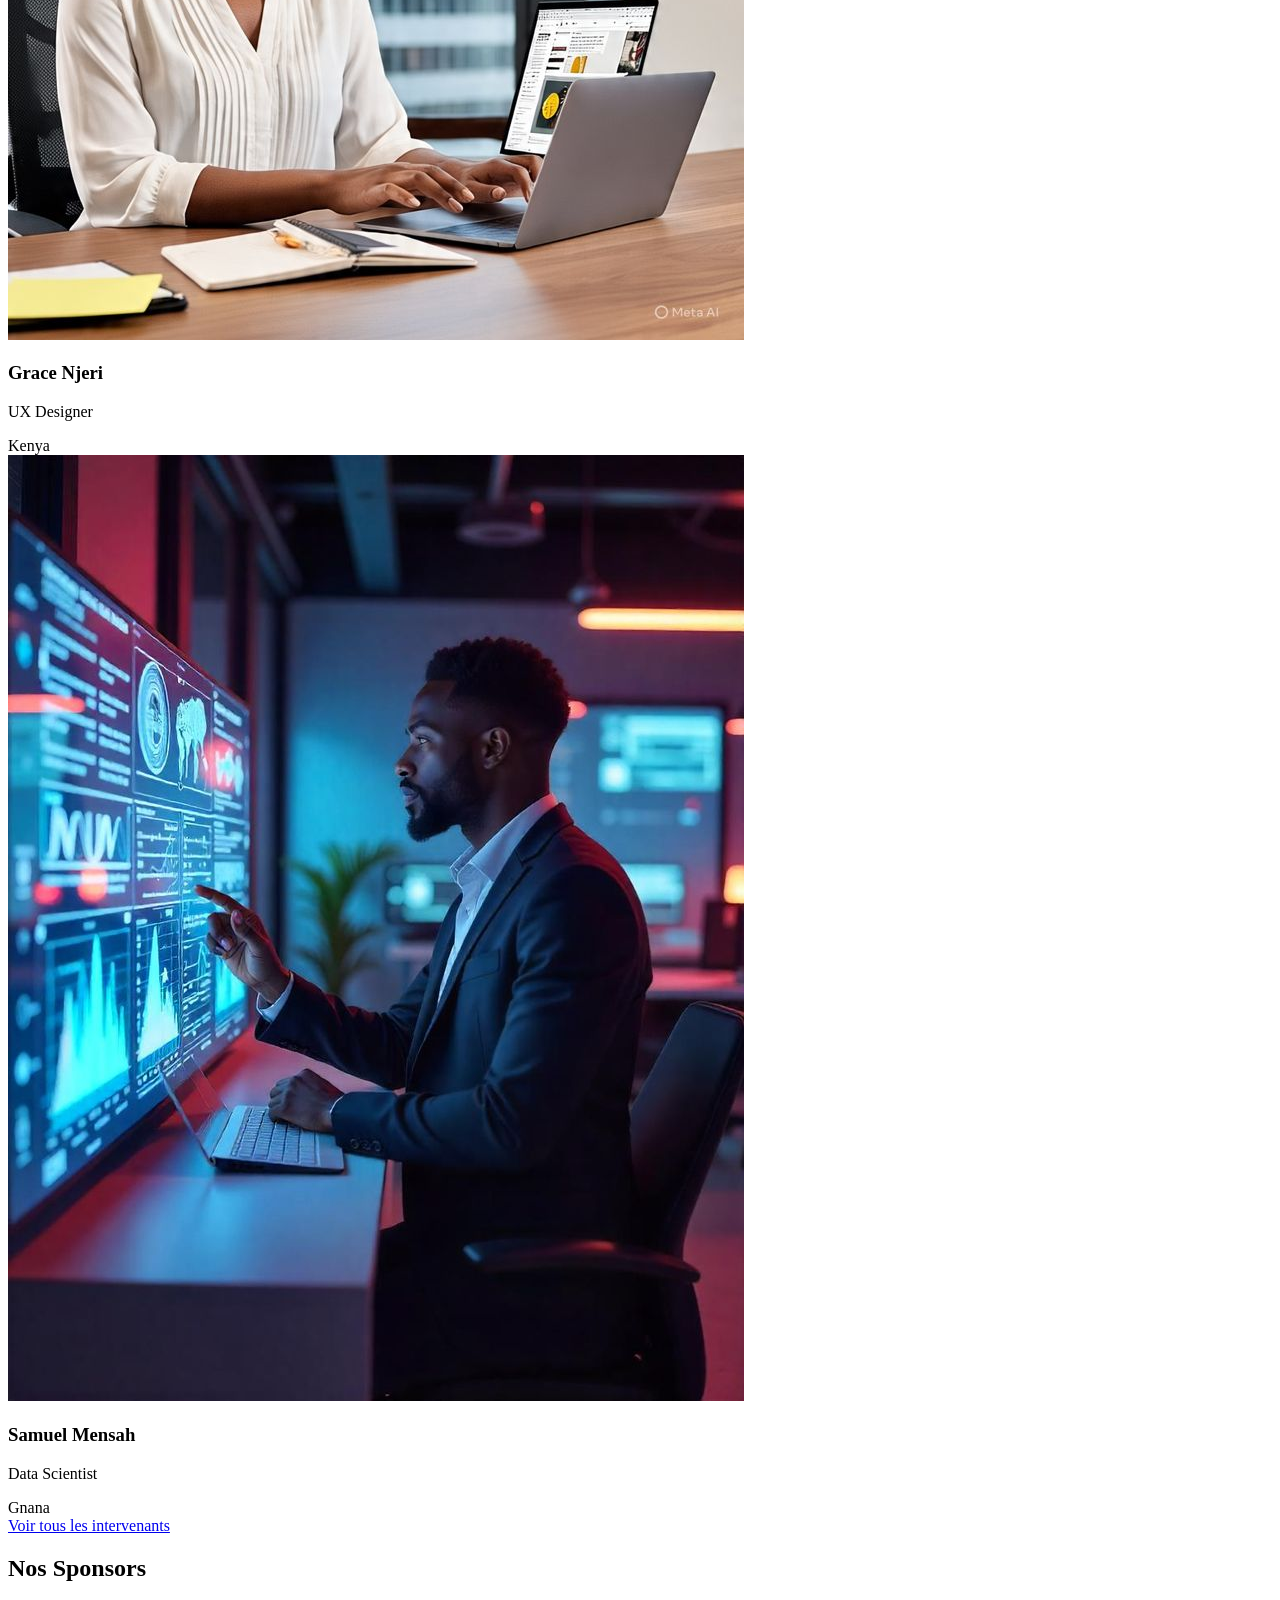
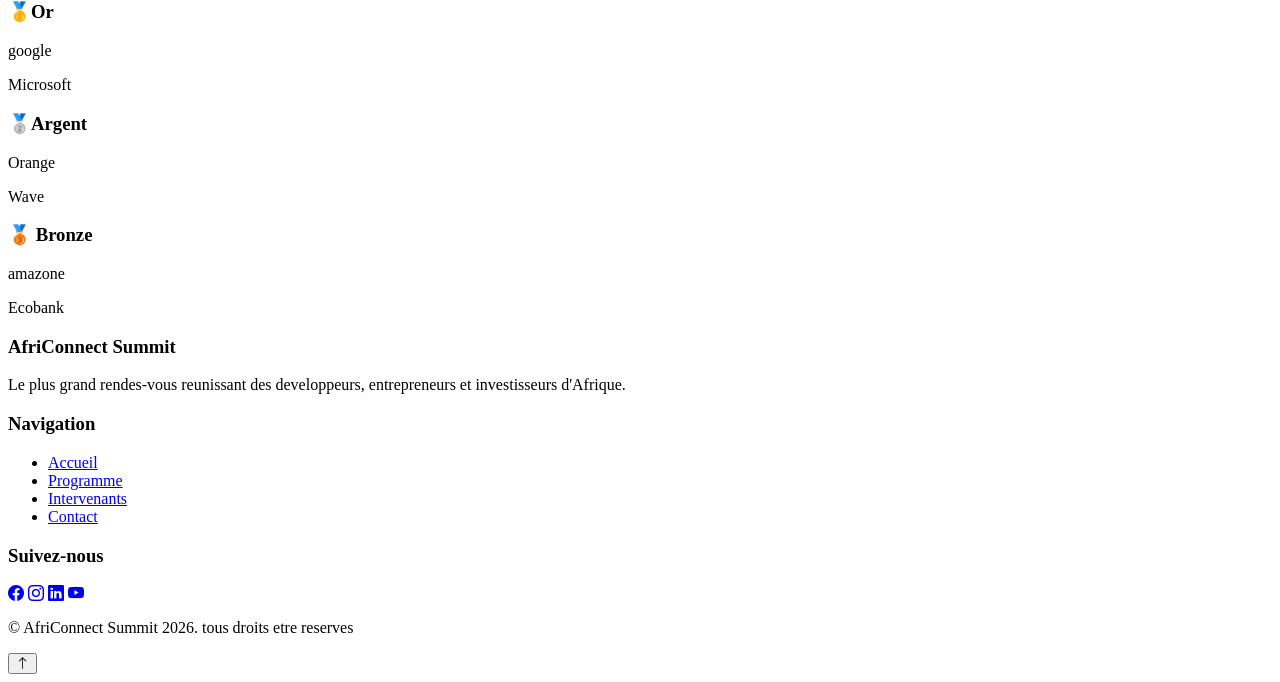
==== commit 0a519094: "HTML : creation de la structure html de la contact" ====
--- a/index.html
+++ b/index.html
@@ -235,7 +235,7 @@
         </div>
 
         <div class="footer-col">
-            <h3>Liens plus rapide</h3>
+            <h3>Navigation</h3>
 
             <ul>
             <li><a href="index.html">Accueil</a></li>
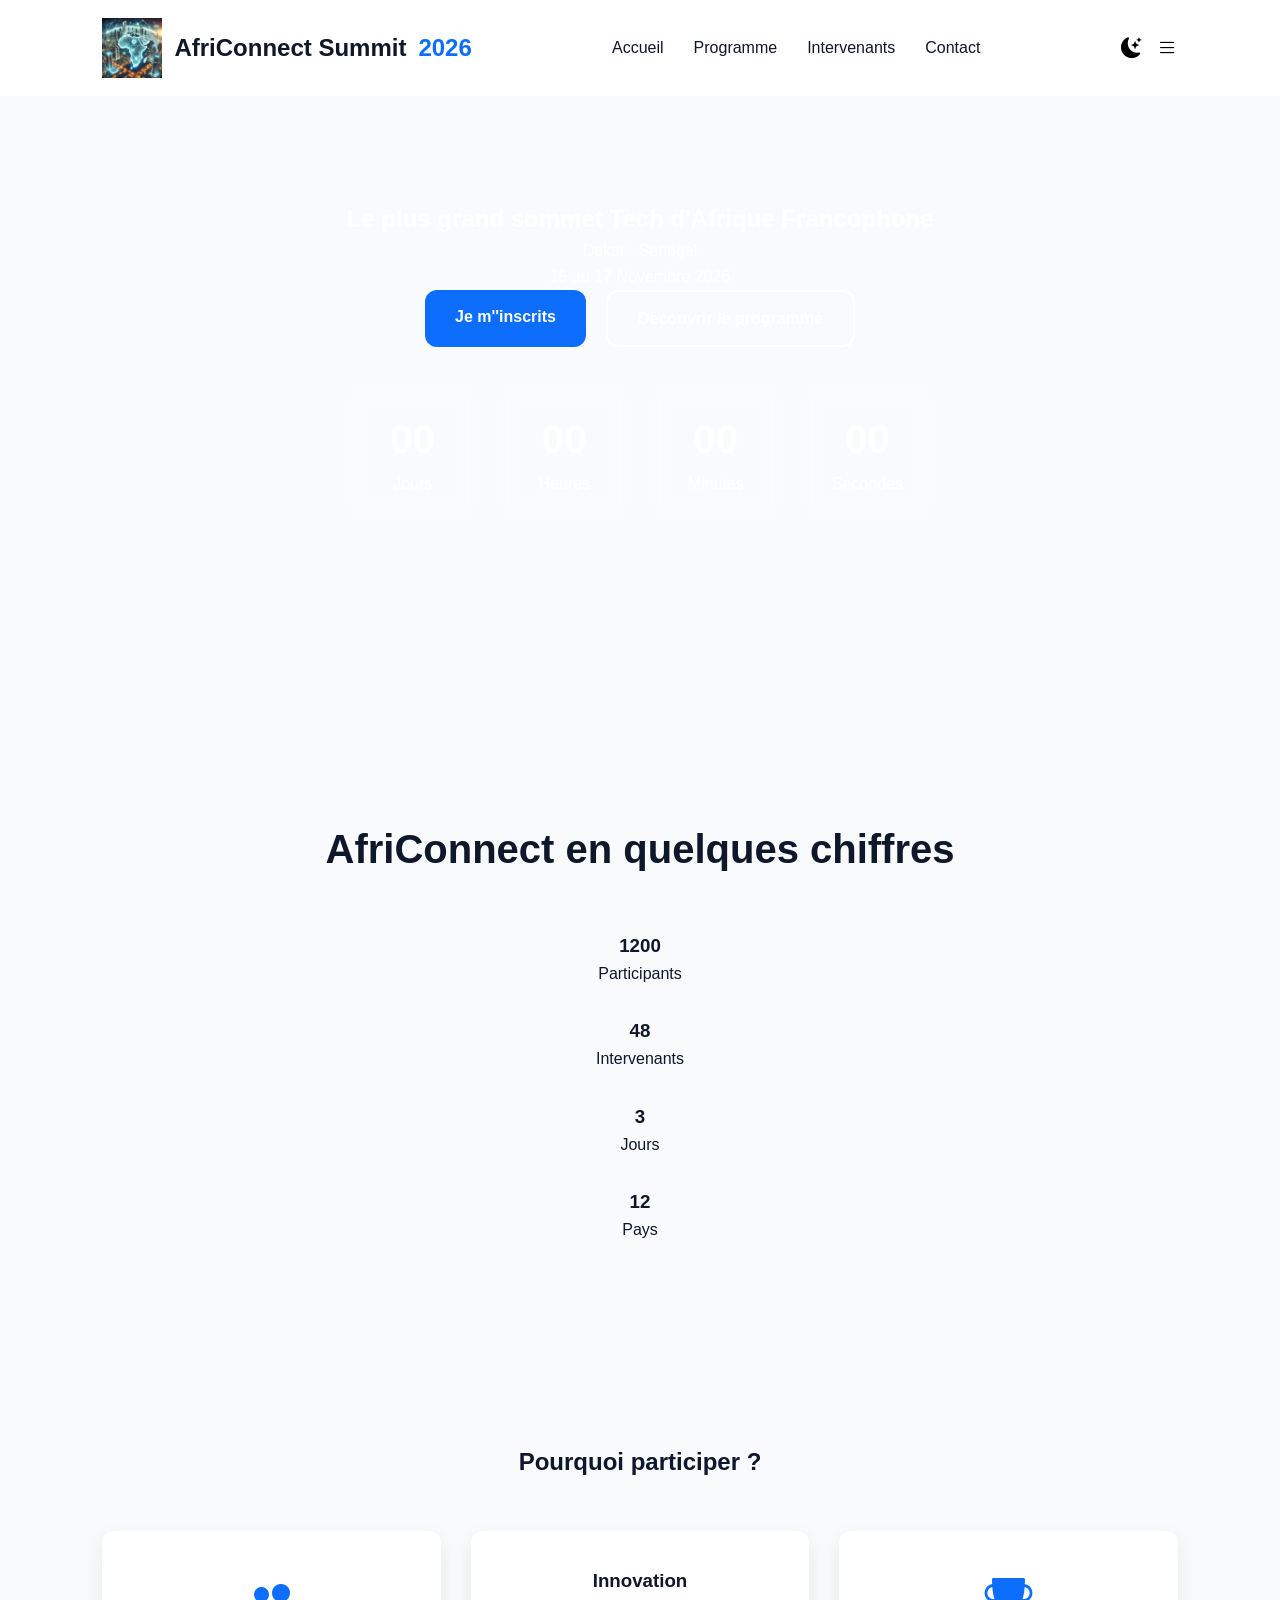
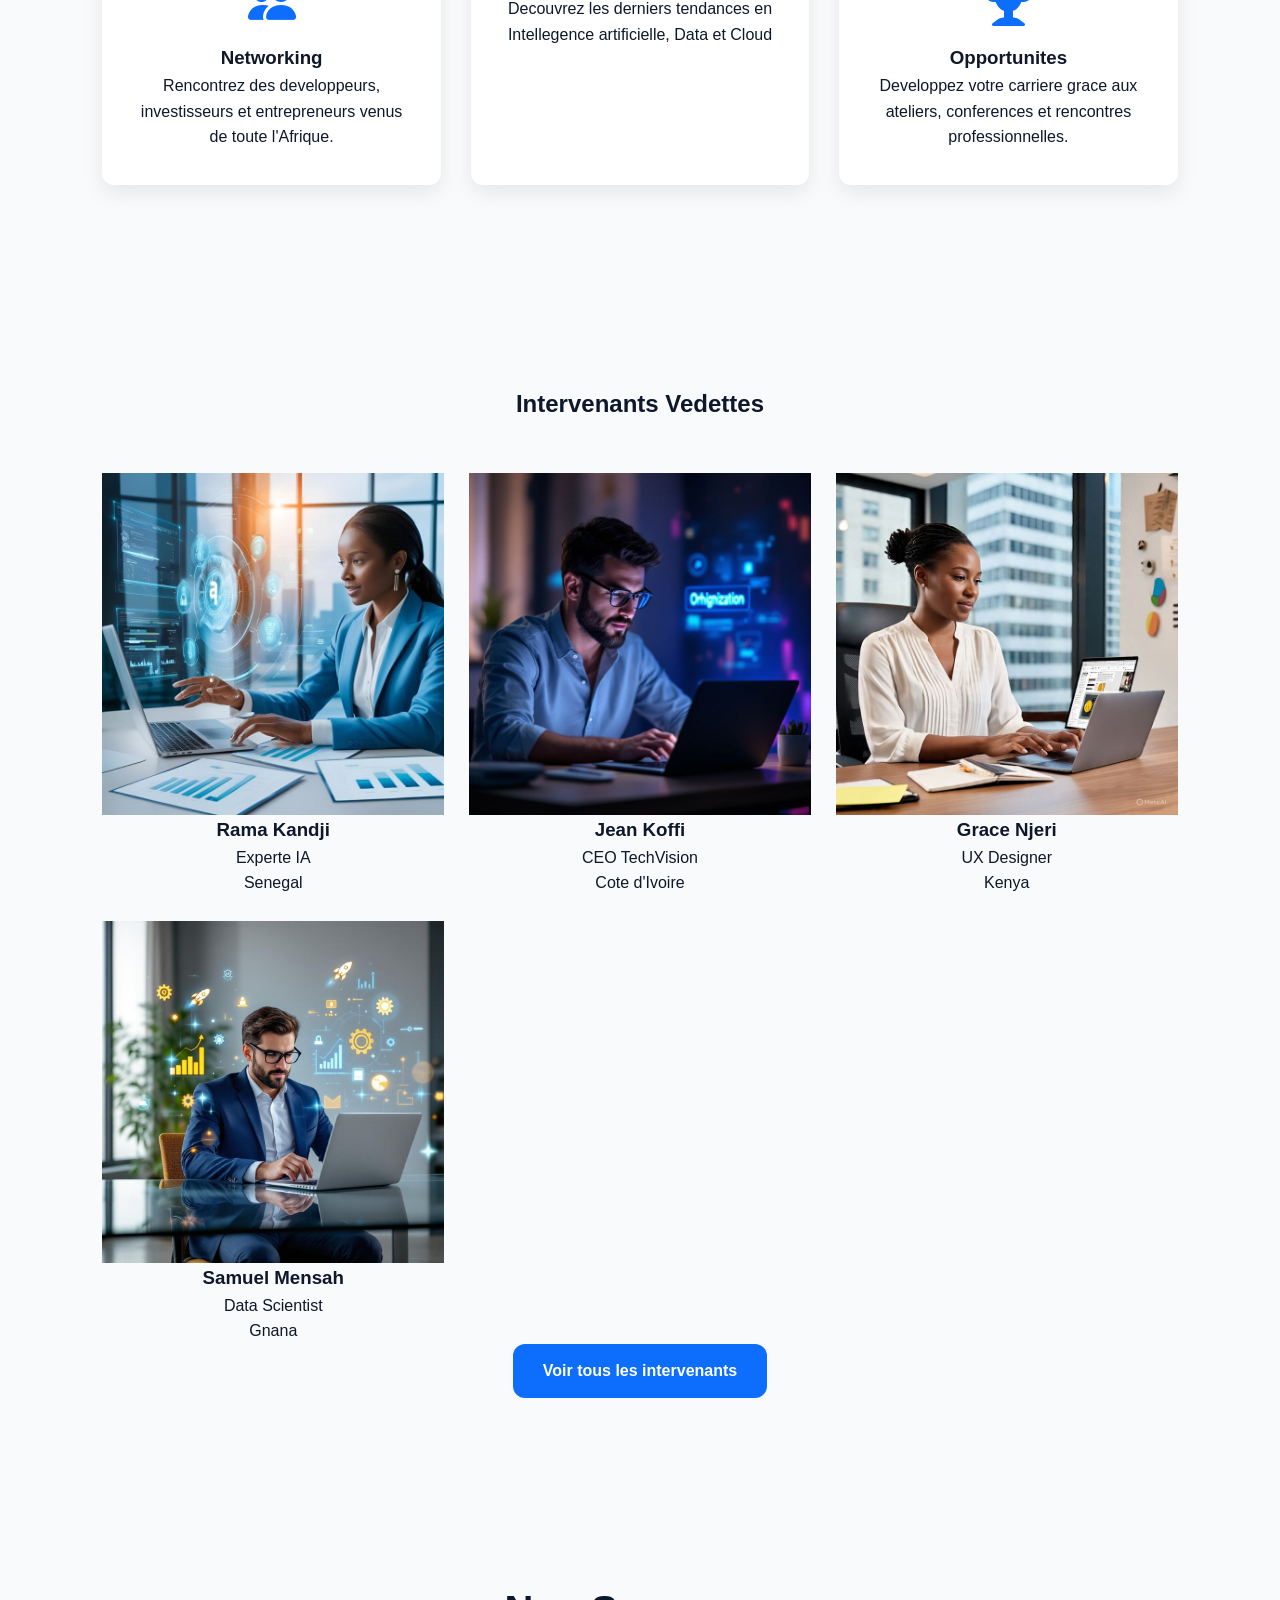
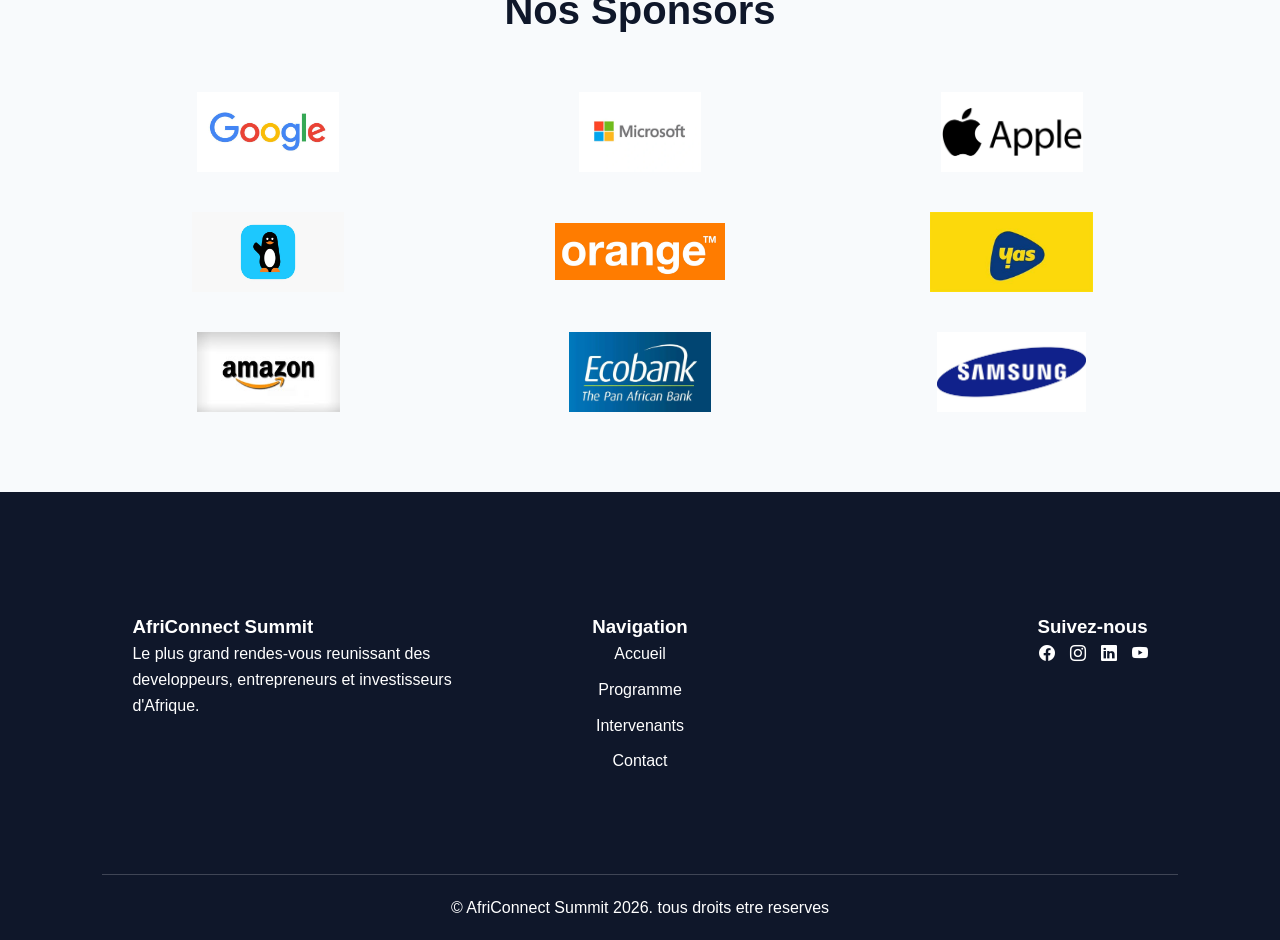
==== commit 8cad310f: "Mise a jour du style css" ====
--- a/index.html
+++ b/index.html
@@ -17,7 +17,7 @@
 </head>
 <body>
     
-<!--HEADER-->  
+<!--HEADER--> 
 
 <header>
     <nav class="navbar">
@@ -51,7 +51,7 @@
     <section class="hero">
        <div class="hero-content">
          <h1>Le plus grand sommet Tech d'Afrique Francophone</h1>
-         <p>Dakar . Senegal <br> 15 qu 17 Novembre 2026</p>
+         <p>Dakar . Senegal <br> 15 au 17 Novembre 2026</p>
 
          <div class="hero-buttons">
             <a href="contact.html" class="btn-primary">Je m''inscrits</a>
@@ -122,7 +122,7 @@
  <!--pourquoi-->   
 
  <section class="why">
-   <h2>Pourquoi participer</h2>
+   <h2>Pourquoi participer ?</h2>
 
    <div class="why-container">
 
@@ -134,13 +134,13 @@
 
     <article class="why-card">
         <i class="bi bi-lightbuld-fill"></i>
-           <h3>Innvation</h3>
-           <p>Decouvrez les dernoers tendances en Intellegence artificielle, Data et Cloud</p>
+           <h3>Innovation</h3>
+           <p>Decouvrez les derniers tendances en Intellegence artificielle, Data et Cloud</p>
     </article>
 
     <article class="why-card">
         <i class="bi bi-trophy-fill"></i>
-           <h3>Opprtuntes</h3>
+           <h3>Opportunites</h3>
            <p>Developpez votre carriere grace aux ateliers, conferences et rencontres professionnelles.</p>
     </article>
 
@@ -157,7 +157,7 @@
     <div class="speakers-grid">
 
         <article class="speaers-card">
-            <img src="images/rama1.jpg" alt="Rama Kandji">
+            <img src="images/rama2.jpg" alt="Rama Kandji">
             <h3>Rama Kandji</h3>
             <p>Experte IA</p>
             <span>Senegal</span>
@@ -179,7 +179,7 @@
         </article>
 
         <article class="speaers-card">
-            <img src="images/rama4.jpg" alt="Samuel Mensah">
+            <img src="images/rama3.jpg" alt="Samuel Mensah">
             <h3>Samuel Mensah</h3>
             <p>Data Scientist</p>
             <span>Gnana</span>
@@ -198,27 +198,22 @@
 
     <h2>Nos Sponsors</h2>
 
-    <div class="sponsors-container">
-
-        <div class="gold">
-            <h3>🥇Or</h3>
-            <p>google</p>
-            <p>Microsoft</p>
-        </div>
-
-        <div class="silver">
-            <h3>🥈Argent</h3>
-            <p>Orange</p>
-            <p>Wave</p>
-        </div>
-
-        <div class="Bronze">
-            <h3>🥉 Bronze</h3>
-            <p>amazone</p>
-            <p>Ecobank</p>
-        </div>
-
-    </div>
+    <div class="sponsors-grid">
+
+        <img src="images/photo.webp" alt="Google">
+        <img src="images/photo1.webp" alt="Microsoft">
+        <img src="images/photo2.jpg" alt="Apple">
+
+        <img src="images/photo4.jpg" alt="Wave">
+        <img src="images/photo3.jpg" alt="Orange">
+        <img src="images/photo5.jpg" alt="Free">
+
+        <img src="images/photo6.jpg" alt="Amazon">
+        <img src="images/photo7.jpg" alt="Ecobank">
+        <img src="images/photo8.jpg" alt="Huawei">
+
+    </div>
+    
 </section>
 
 </main>
--- a/css/style.css
+++ b/css/style.css
@@ -0,0 +1,1093 @@
+:root{
+    --primary:#0D6EFD;
+    --secondary:#14B8A6;
+    --dark:#0F172A;
+    --light:#F8FAFC;
+    --white:#FFFFFF;
+    --gray:#6B7280;
+    --radius:12px;
+    --transition:0.3s ease;
+
+}
+
+*{
+    margin: 0;
+    padding: 0;
+    box-sizing: border-box;
+}
+
+body{
+    font-family: 'Poppins' , sans-serif;
+    background: var(--light);
+    color: var(--dark);
+    line-height: 1.6;
+}
+
+a{
+    text-decoration: none;
+    color: inherit;
+}
+
+ul{
+    list-style: none;
+}
+
+img{
+    max-width: 100%;
+    display:block;
+}
+
+/*==navbar==*/
+
+.navbar{
+    position: fixed;
+    top: 0;
+    left: 0;
+    width: 100%;
+    display: flex;
+    justify-content: space-between;
+    align-items: center;
+    padding: 18px 8%;
+    background: rgba(255,255,255,.95);
+    backdrop-filter: blur(8px);
+    z-index: 1000;
+}
+
+.logo{
+    display: flex;
+    align-items: center;
+    gap: 12px;
+    font-size: 1.5rem;
+    font-weight: 700;
+}
+
+.logo img{
+    width:60px;
+    height: 60px;
+    object-fit: contain;
+}
+
+.logo span{
+    color:var(--primary)
+}
+ 
+.nav-links{
+    display: flex;
+    gap:30px;
+}
+
+.nav-links a{
+    font-weight: 500;
+    transition: var(--transition);
+}
+
+.nav-links a:hover,
+.nav-links .active{
+    color: var(--transition);
+}
+
+.nav-icons{
+    display: flex;
+    align-items: center;
+    gap: 15px;
+}
+
+.nav-icons button{
+    border:none;
+    background: none;
+    cursor: pointer;
+    font-size: 1.3rem;
+}
+
+/*==hero==*/
+
+
+
+.hero {
+  background: linear-gradient(rgba(0,0,0,.6)),url("../images/hero1.jpg");
+    background-size: cover;
+    background-position: center;
+    background-repeat: no-repeat;
+    min-height: 50vh;
+    display: flex;
+    justify-content: center;
+    align-items: center;
+    text-align: center;
+    color: #fff;
+    padding: 200px;
+  
+  
+}
+
+
+
+.hero h1,
+.hero p,
+.hero-buttons {
+  animation: fadeInUp 0.8s ease forwards;
+
+}
+
+.hero-buttons{
+    display: flex;
+    justify-content: center;
+    gap: 20px;
+    margin-bottom: 40px;
+}
+
+
+
+
+
+/*==boutons==*/
+
+.btn-primary,
+.btn-secondary{
+    display: inline-block;
+    padding: 14px 30px;
+    border-radius: var(--radius);
+    font-weight: 600;
+    transition: var(--transition);
+}
+
+.btn-primary{
+    background: var(--primary);
+    color: var(--white);
+}
+
+.btn-primary:hover{
+    background: #0b5ed7;
+    transform:translateY((-4px))
+}
+
+.btn-secondary{
+    border: 2px solid var(--white);
+    color: var(--white);
+}
+
+.btn-secondary:hover{
+    background: var(--white);
+    color: var(--primary);
+}
+
+.hero-buttons{
+    display: flex;
+    justify-content: center;
+    gap: 20px;
+    flex-wrap: wrap;
+    margin-bottom: 40px;
+}
+
+/*==compte a rebours==*/
+
+.countdown{
+    display: grid;
+    grid-template-columns: repeat(4,1fr);
+    gap: 20px;
+    margin-top: 40px;
+}
+
+.box{
+    background: rgba(255,255,255,.15);
+    padding: 20px;
+    border-radius: var(--radius);
+    backdrop-filter: blur(8px);
+}
+
+.box h2{
+    font-size: 2.5rem;
+}
+
+.box span{
+    font-size: 1rem;
+}
+
+/*==chiffres cles==*/
+
+.stats{
+   padding: 100px 8%;
+   text-align: center;
+}
+
+.stats h2{
+   margin-bottom: 50px;
+   font-size: 2.5rem;
+}
+
+.stats-grid{
+   display: grid;
+   grid-template-columns: repeat(auto-fit,minmiax(220px, 1fr));
+   gap: 30px;
+}
+
+.stat-grid{
+    background: var(--white);
+    padding: 35px;
+    border-radius: var(--radius);
+    box-shadow: 0 10px 25px rgba(0,0,0.08);
+    transform: var(--transition);
+}
+
+.stat-grid:hover{
+    transform: translateY(-10px);
+}
+
+.stat-grid h3{
+    font-size: 3rem;
+    color: var(--white);
+}
+
+.stat-grid p{
+    margin-top: 10px;
+    color: var(--gray);
+}
+
+
+/* ==pourquoi participer== */
+
+.why{
+    padding: 100px 8%;
+    text-align: center;
+}
+
+.why h2{
+    margin-bottom: 50px;
+}
+
+.why-container{
+    display: flex;
+    gap: 30px;
+    flex-wrap: wrap;
+    justify-content: center;
+}
+
+.why-card{
+    flex:1 1 300px;
+    background: var(--white);
+    padding: 35px;
+    border-radius: var(--radius);
+    box-shadow: 0 8px 20px rgba(0, 0, 0, .08);
+    transition: var(--transition);
+}
+
+.why-card:hover{
+    transform: translateY(-8px);
+}
+
+.why-card i{
+    font-size:3rem;
+    color: var(--primary);
+    margin-bottom: 20px;
+}
+
+/*==intervenants=*/
+
+.speakers{
+    padding: 100px 8%;
+    text-align: center;
+}
+
+.speakers h2{
+    margin-bottom: 50px;
+}
+
+.speakers-grid{
+    display: grid;
+    grid-template-columns: repeat(4,1fr);
+    gap:30px;
+    margin-top: 40px;
+}
+
+.speakers-card{
+    background:#fff;
+    border-radius:12px;
+    text-align: center;
+    overflow: hidden;
+    box-shadow: 0 8px 20px rgba(0, 0, 0, .1);
+    padding-bottom: 20px;
+}
+
+.speakers-card:hover{
+    transform:translateY(-8px)
+}
+
+.speakers-card img{
+    width: 100%;
+    height: 250px;
+    object-fit: cover;
+}
+
+.speakers-card h3{
+    margin: 15px 0 10px;
+}
+
+.speakers-card p,
+.speakers-card span{
+    display: block;
+    margin: 5px 0;
+    
+}
+
+
+
+/*==sponsors==*/
+
+.sponsors{
+    padding:80px 8%;
+    text-align: center;
+}
+
+.sponsors h2{
+    font-size: 2.5rem;
+    margin-bottom: 50px;
+}
+
+.sponsors-grid{
+    display: grid;
+    grid-template-columns: repeat(3,1fr);
+    gap:40px;
+    justify-items: center;
+    align-items: center;
+}
+
+.sponsors-grid img{
+    width: 170px;
+    height: 80px;
+    object-fit: contain;
+    transition: 0.3s;
+}
+
+.sponsors-grid img:hover{
+    transform: scale(1.1);
+}
+
+.sponsors-container{
+    display: flex;
+    justify-content: center;
+    align-items: flex-end;
+    gap: 30px;
+    flex-wrap: wrap;
+}
+
+.gold,
+.silver,
+.bronze{
+    background: var(--white);
+    padding: 35px;
+    border-radius: var(--radius);
+    box-shadow: 0 10px 25px rgba(0, 0, 0, .08);
+    transition: var(--transition);
+}
+
+.gold{
+    transform: scale(1.08);
+    border-top: 6px solid silver;
+}
+
+.silver{
+    border-top: 6px solid #cd7f32;
+}
+
+.gold:hover,
+.silver:hover,
+.bronze:hover{
+    transform: translateY(-8px);
+}
+
+/*==footer*/
+
+footer{
+    background: var(--dark);
+    color: var(--white);
+    padding: 70px 8% 20px;
+}
+
+.footer-container{
+    display: flex;
+    justify-content: space-between;
+    align-items: flex-start;
+    max-width: 1200px;
+    margin: 0 auto;
+    padding: 50px 30px;
+    
+}
+
+.footer-col{
+    flex: 1;
+}
+
+.footer-col:first-child{
+    text-align: left;
+}
+
+.footer-col:nth-child(2){
+    text-align: center;
+}
+
+.footer-col:last-child{
+    text-align: right;
+}
+
+.social-icons{
+    display: flex;
+    justify-content: flex-end;
+    gap: 15px;
+}
+
+.footer-col ul{
+    list-style: none;
+    padding: 0;
+}
+
+.footer-col ul li{
+    margin-bottom: 10px;
+}
+
+.footer-col ul{
+    list-style: none;
+    padding: 0;
+}
+
+.footer-col ul li{
+    margin-bottom: 10px;
+}
+
+.footer-bottom{
+    text-align: center;
+    border-top: 1px solid rgba(255,255,255,.2);
+    margin-top: 40px;
+    padding-top: 20px;
+}
+
+/*==hero programme==*/
+.page-hero{
+    background: linear-gradient(rgba(0,0,0,.6)),url("../images/hero1.jpg");
+    background-size: cover;
+    background-position: center;
+    background-repeat: no-repeat;
+    min-height: 50vh;
+    display: flex;
+    justify-content: center;
+    align-items: center;
+    text-align: center;
+    color: #fff;
+    padding: 290px;
+}
+
+.page-hero-content h1{
+    font-size: 3rem;
+    margin-bottom: 15px;
+}
+
+
+.page-hero-content p{
+    font-size: 1.1srem;
+}
+
+.breadcrumd{
+    margin-top: 20px;
+}
+
+.breadcrumd a{
+    color: #fff;
+    text-decoration: none;
+}
+
+.breadcrumd span{
+    color:#ddd;
+}
+
+
+/*==programme*/
+
+.programme{
+    padding: 80px;
+}
+
+.programme h2{
+    text-align: center;
+    margin-bottom: 40px;
+    font-size: 2.3rem;
+}
+
+/*==onglets*/
+
+.tabs{
+    display: flex;
+    justify-content: center;
+    gap: 20px;
+    flex-wrap: wrap;
+    margin-bottom: 40px;
+}
+
+.tab-btn{
+    padding: 12px 25px;
+    border: none;
+    border-radius: 8px;
+    cursor:pointer;
+    background: #e5e7eb;
+    font-weight: 600;
+    transition: .3s;
+}
+
+.tab-btn.active,
+.tab-btn:hover{
+    background: #0D6EFD;
+    color: #fff;
+}
+
+.tab-content{
+    display: none;
+}
+
+.tab-content.active{
+    display: block;
+}
+
+/*==tableau==*/
+
+table{
+    width:100%;
+    border-collapse: collapse;
+    margin-bottom: 50px;
+    background: #fff;
+    box-shadow: 0 8px 20px rgba(0, 0, 0, .08);
+}
+
+th{
+    background: #0D6EFD;
+    color: #fff;
+    padding: 15px;
+}
+
+td{
+    padding: 15px;
+    border-bottom: 1px solid #ddd;
+    text-align: center;
+}
+
+tr:hover{
+    background: #f5f5f5;
+}
+
+/*==thematique==*/
+
+.themes{
+    padding: 80px 8px;
+}
+
+.themes h2{
+    text-align: center;
+    margin-bottom: 40px;
+}
+
+.themes-grid{
+    display: grid;
+    grid-template-columns: repeat(auto-fit,minmax(250px,1fr));
+    gap:30px;
+}
+
+.theme-card:hover{
+    transform: translateY(-8px);
+}
+
+.theme-card i{
+    font-size: 3rem;
+    color:#0D6EFD;
+    margin-bottom: 20px;
+}
+
+.theme-card h3{
+    margin-bottom: 15px;
+}
+
+/*==INTERVENANTS==*/
+
+.breadcrumd{
+    padding: 20px 8%;
+    font-size: 16px;
+    
+}
+
+.breadcrumd a{
+    text-decoration: none;
+    color: #0D6EFD;
+    font-weight: 600;
+    
+}
+
+.breadcrumd span{
+    color: #666;
+    
+}
+
+.speakers-section{
+    max-width: 1200px;
+    margin: 60px auto;
+    text-align: center;
+}
+
+
+
+
+.intervenants h2{
+    text-align: center;
+    margin-bottom: 20px;
+}
+
+/*==boutons filtre==*/
+
+.filter-buttons{
+    display: flex;
+    justify-content: center;
+    align-items: center;
+    gap:15px;
+    margin: 30px 0;
+    
+}
+
+.filter-btn{
+    padding: 12px 25px;
+    border: none;
+    border-radius: 8px;
+    background: #e5e7eb;
+    cursor: pointer;
+    font-weight: 600;
+    transition: .3s;
+}
+
+.filter-btn:hover,
+.filter-btn.active{
+    background: #0D6EFD;
+    color: #fff;
+}
+
+/*==grille==*/
+
+.speakers-grid{
+    display: grid;
+    grid-template-columns: repeat(3,1fr);
+    gap:25px;
+    justify-items: center;
+}
+
+/*==carte==*/
+
+.speaker-card{
+    background: #fff;
+    border-radius: 12px;
+    overflow:hidden;
+    box-shadow:0 8px 20px rgba(0, 0, 0, .1);
+    transition: .3s;
+    text-align: center;
+    padding-bottom: 20px;
+    height: 100%;
+}
+
+.speaker-card:hover{
+    transform: translateY(-8px);
+}
+
+.speaker-card img{
+    width: 100%;
+    height: 220px;
+    object-fit: cover;
+}
+
+.speaker-card h3{
+    margin: 15px;
+    font-size: 22px;
+}
+
+.speaker-card h4{
+    color: #0D6EFD;
+    margin-bottom: 8px 0;
+}
+
+.speaker-card p{
+    padding: 0 15px ;
+    color: #666;
+    font-size: 15px;
+}
+
+
+/*==CONTACT==*/
+
+.contact-hero{
+    background: linear-gradient(rgba(0,0,0,.6)),url("../images/hero1.jpg");
+    background-size: cover;
+    background-position: center;
+    background-repeat: no-repeat;
+    min-height: 50vh;
+    display: flex;
+    justify-content: center;
+    align-items: center;
+    text-align: center;
+    color: white;
+    margin-top: 60px;
+    padding: 40px;
+    padding: 290px;
+}
+
+
+.page-hero-content h1{
+    font-size: 3rem;
+    margin-bottom: 15px;
+}
+
+
+.page-hero-content p{
+    font-size: 1.1srem;
+}
+
+
+.breadcrumd{
+    margin-top: 20px;
+}
+
+.breadcrumd a{
+    color: #fff;
+    text-decoration: none;
+}
+
+.breadcrumd span{
+    color:#ddd;
+}
+
+.contact-section{
+    max-width: 1200px;
+    margin: 60px auto;
+    display: grid;
+    grid-template-columns: 2fr 1fr;
+    gap: 30px;
+    padding: 0 20px;
+    
+}
+
+/*==formulaire==*/
+
+.contact-form{
+    background: #fff;
+    padding: 20px;
+    border-radius: 15px;
+    box-shadow: 0 5px 15px rgba(0, 0, 0, .1);
+    margin: 60px auto;
+    
+}
+
+.contact-form h2{
+    margin-bottom: 20px;
+    color: #1d4ed8;
+}
+
+.contact-form input,
+.contact-form select,
+.contact-form textarea{
+    width: 100%;
+    padding: 10px;
+    margin-bottom: 18px;
+    border: 1px solid #ccc;
+    border-radius: 8px;
+    font-size: 16px;
+}
+
+.contact-form textarea{
+    resize: none;
+    height: 150px;
+}
+
+.contact-form button{
+    background: #2563eb;
+    color:white;
+    border: none;
+    padding: 14px 25px;
+    border-radius: 8px;
+    cursor: pointer;
+    transition: .3s;
+}
+
+.contact-form button:hover{
+    background: #1d4ed8;
+}
+
+/*==information de contact==*/
+
+.contact-info{
+    background: white;
+    padding: 30px;
+    border-radius: 15px;
+    box-shadow: 0 5px 15px rgba(0, 0, 0, .1);
+    margin: 60px auto;
+}
+
+.contact-info h2{
+    color:#1d4ed8;
+    margin-bottom: 20px;
+}
+
+.contact-info p{
+    margin: 10px 0;
+    line-height: 1.6;
+}
+
+
+
+/*==faq-section*/
+
+.faq-section{
+    max-width: 900px;
+    margin: 60px auto;
+    padding: 20px;
+}
+
+.faq-section h2{
+    text-align: center;
+    margin-bottom: 30px;
+    color: #1e40af
+}
+
+.faq-item{
+    background: #fff;
+    margin-bottom: 15px;
+    border-radius: 10px;
+    box-shadow: 0 4px 10px rgba(0,0,0,rgba(0, 0, 0, .1));
+    overflow: hidden;
+}
+
+.faq-item summary{
+    background: #eaf3ff;
+}
+
+.faq-item
+summary::webkit-details-marker{
+    display: none;
+}
+
+.faq-item summary::after{
+    content: "+";
+    float: right;
+    font-size: 22px;
+    font-weight: bold;
+}
+
+.faq-item[open] summary::after{
+    content: "-";
+}
+
+.faq-item p{
+    padding: 0 20px 20px;
+    color: #555;
+    line-height:1.6;
+}
+
+/*==google==*/
+
+.map{
+    max-width: 1200px;
+    margin: 60px auto;
+    padding: 0 20px;
+}
+
+.map iframe{
+    width:100%;
+    height: 400px;
+    border: 0;
+    border-radius: 15px;
+}
+
+
+
+
+
+
+/*==retour en haut==*/
+
+#backToTop{
+    position: fixed;
+    right: 20px;
+    bottom: 20px;
+    width: 50px;
+    height: 50px;
+    border: none;
+    border-radius: 50%;
+    background:#2563ed;
+    color: white;
+    cursor: pointer;
+    display: none;
+    font-size:22px;
+    z-index: 1000;
+}   
+
+#backToTop:hover{
+    background:#1d4ed8;
+}
+
+
+
+/*==RESPONSIVE==*/
+
+@media(max-width:768px){
+
+    .navbar{
+        padding:15px 5%;
+    }
+
+    .nav-links{
+        display:none;
+    }
+
+    .hero h1{
+        font-size:2.3rem;
+    }
+
+    .countdown{
+        grid-template-columns:repeat(2,1fr);
+    }
+
+    .why-container{
+        flex-direction:column;
+    }
+
+    .footer-container{
+        flex-direction:column;
+        text-align:center;
+    }
+
+    .social-icons{
+        justify-content:center;
+    }
+
+}
+
+@media(max-width:375px){
+
+    .hero h1{
+        font-size:1.8rem;
+    }
+
+    .hero p{
+        font-size:1rem;
+    }
+
+    .countdown{
+        grid-template-columns:1fr;
+    }
+}
+@media(max-width:992px){
+    .speakers-grid{
+        grid-template-columns: repeat(2,1fr);
+    }
+}
+
+@media(max-width:576px){
+    .speakers-grid{
+        grid-template-columns: 1fr;
+    }
+}
+
+@media(max-width:768px){
+    .sponsors-grid{
+        grid-template-columns: repeat(2,1fr);
+        gap:30px;
+    }
+
+    .sponsors-frid img{
+        width: 130px;
+        height: 70px;
+    }
+}
+
+@media(max-width:480px){
+    .sponsors-grid{
+        grid-template-columns: 1fr;
+    }
+}
+
+@media(max-width:768px){
+    table{
+        display: block;
+        overflow-x: auto;
+    }
+
+    .page-hero-content h1{
+        font-size: medium2.2rem;
+    }
+
+    .tabs{
+        flex-direction: colom;
+        align-items: center;
+    }
+}
+
+@media (max-width:768px){
+
+nav{
+    flex-direction:column;
+    gap:15px;
+}
+
+.speakers-grid{
+    grid-template-columns:repeat(2,1fr);
+    gap:20px;
+}
+
+.speaker-card{
+    width:250px;
+}
+
+.filter-buttons{
+    flex-wrap:wrap;
+    justify-content:center;
+}
+
+.page-hero h1{
+    font-size:2.2rem;
+}
+}
+
+@media (max-width:480px){
+
+nav{
+    flex-direction:column;
+    text-align:center;
+}
+
+nav ul{
+    flex-direction:column;
+    gap:10px;
+}
+
+.page-hero{
+    padding:60px 20px;
+}
+
+.page-hero h1{
+    font-size:1.8rem;
+}
+
+.filter-buttons{
+    flex-direction:column;
+    align-items:center;
+}
+
+.filter-btn{
+    width:180px;
+}
+
+.speakers-grid{
+    grid-template-columns:1fr;
+}
+
+.speaker-card{
+    width:100%;
+    max-width:320px;
+}
+
+.speaker-card img{
+    height:220px;
+}
+}
+
+
+
+   
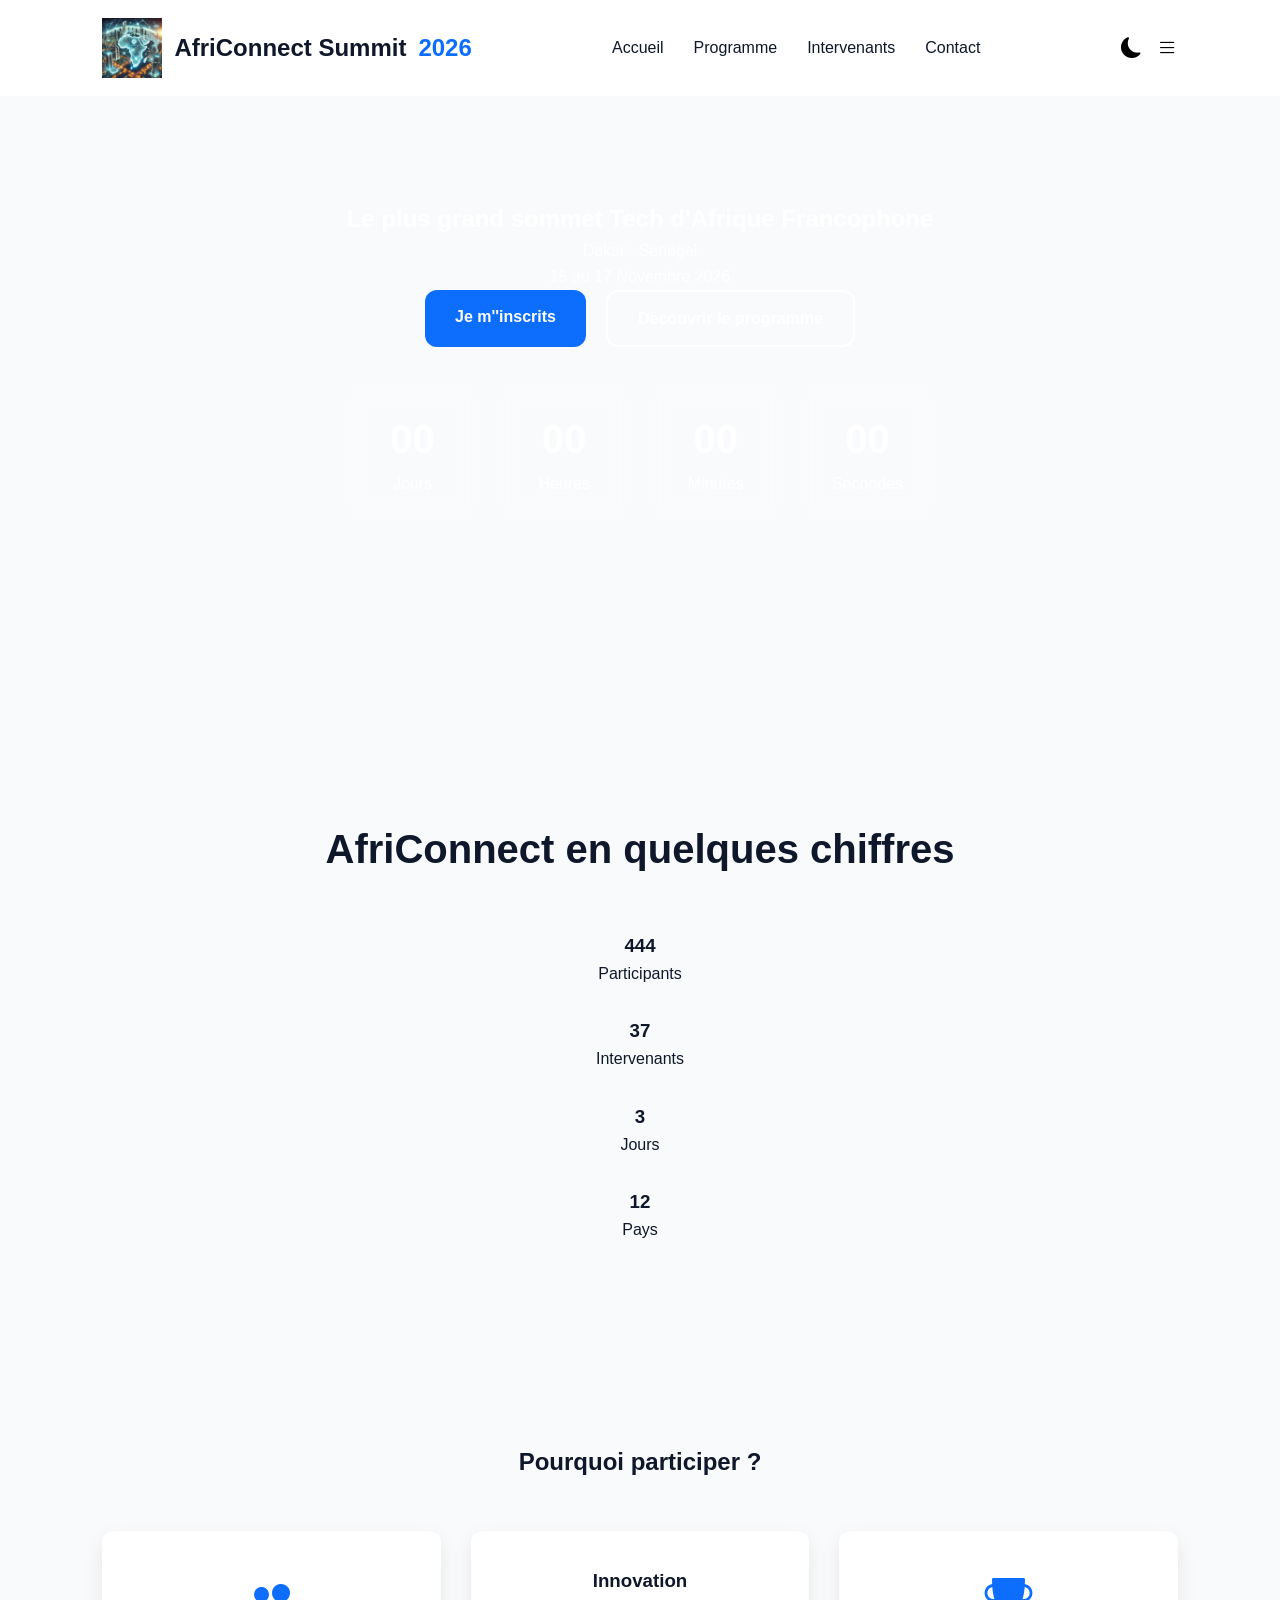
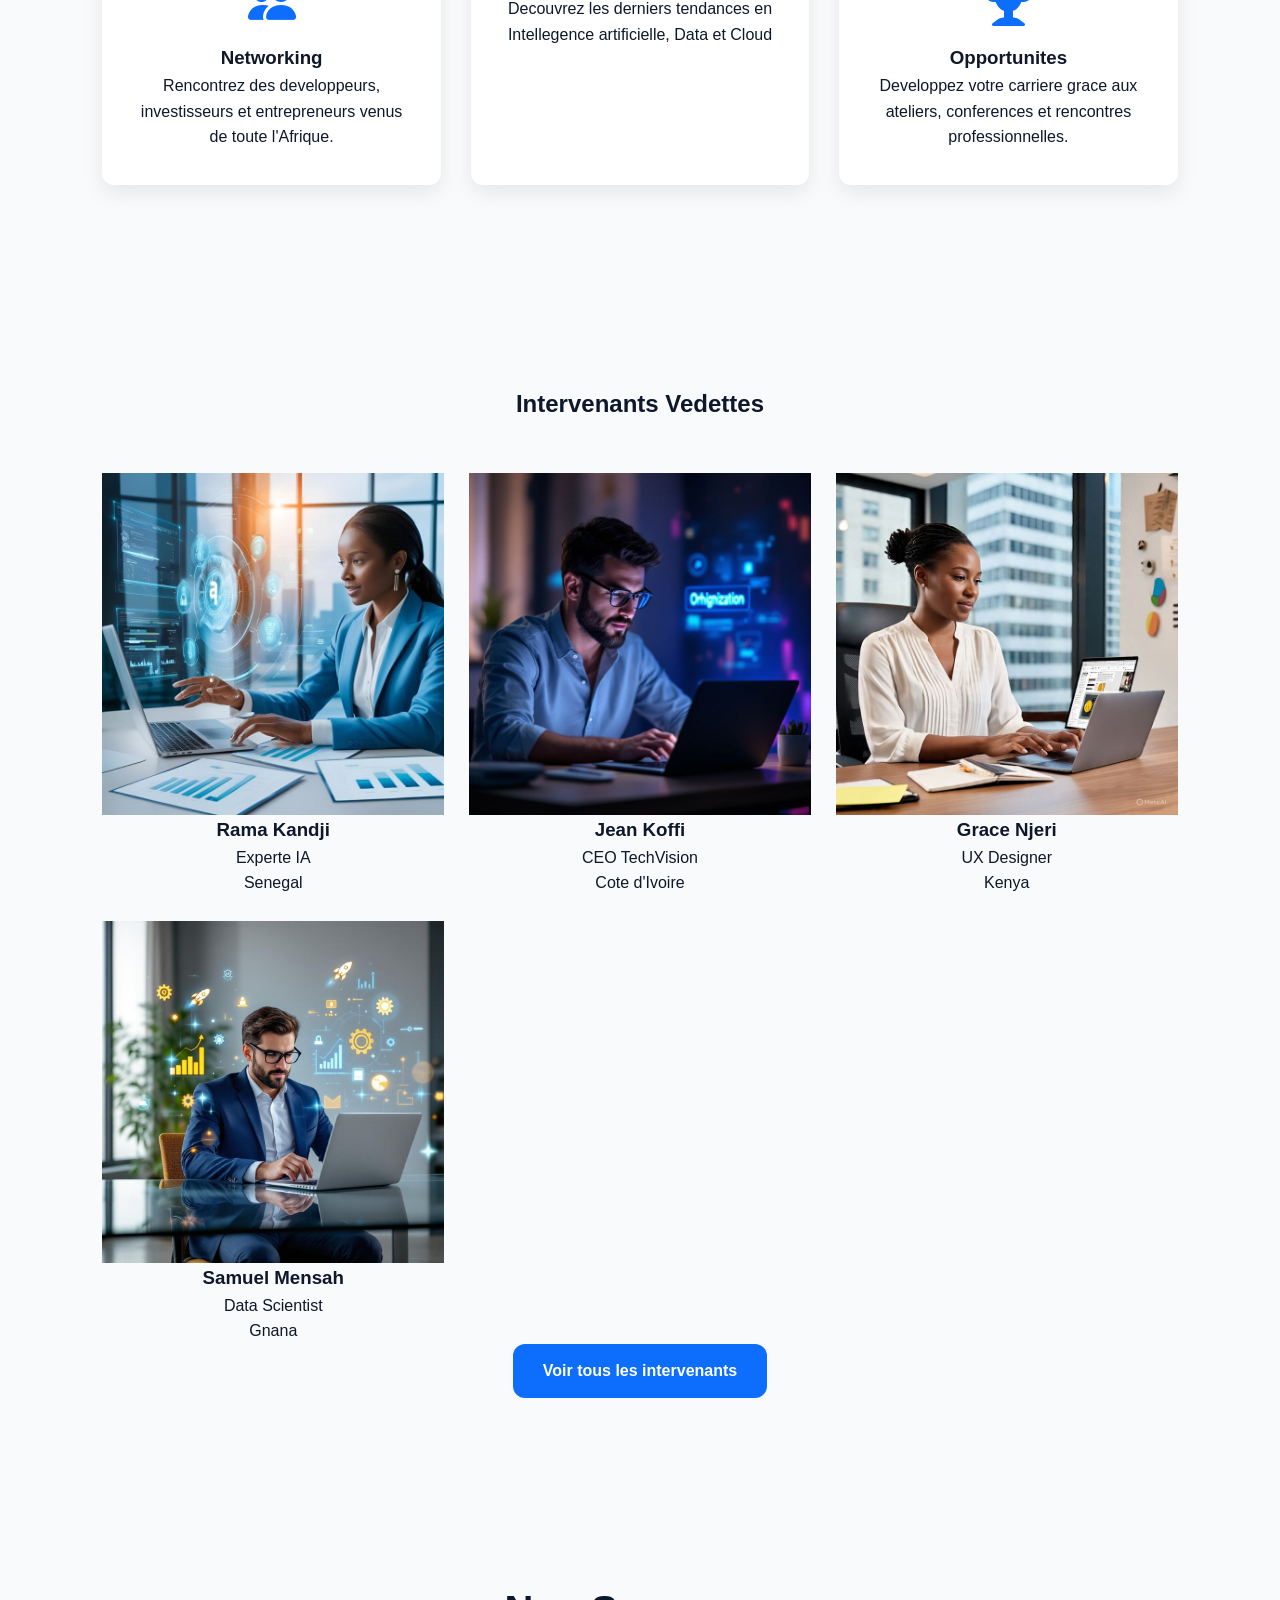
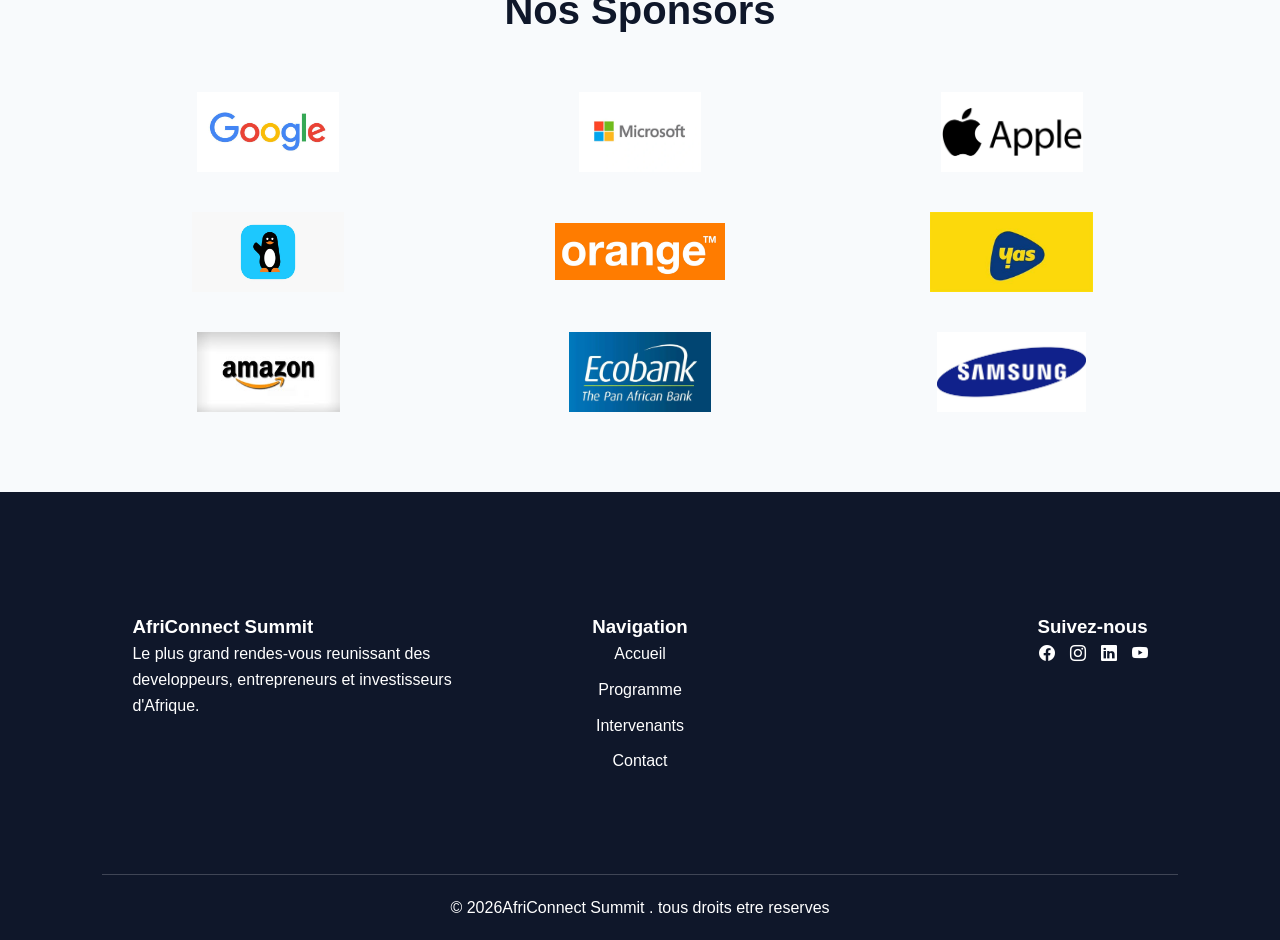
==== commit 219185c2: "Ajout des fonctionnalités JavaScript" ====
--- a/index.html
+++ b/index.html
@@ -32,7 +32,7 @@
 
     <div class="nav-icons">
         <button id="darkModeBtn">
-            <i class="bi bi-moon-stars-fill"></i>
+            <i class="bi bi-moon-fill"></i>
         </button>
 
         <button id="menu-btn">
@@ -256,7 +256,7 @@
 
     <div class="footer-bottom">
 
-        <p>&copy; <span id="year"></span>AfriConnect Summit 2026. tous droits etre reserves</p>
+        <p>&copy; <span id="year"></span>AfriConnect Summit . tous droits etre reserves</p>
 
     </div>
 
--- a/css/style.css
+++ b/css/style.css
@@ -10,6 +10,73 @@
 
 }
 
+
+
+[data-theme="dark"]{
+    background-color:#121212;
+    color: #fff;
+}
+
+[data-theme="dark"] body{
+    background-color:#121212;
+    color: #fff;
+}
+
+[data-theme="dark"] header,
+[data-theme="dark"] .navbar{
+    background: #1b1b1b;
+}
+
+[data-theme="dark"] select
+[data-theme="dark"] .card,
+[data-theme="dark"] .contact-form,
+[data-theme="dark"] .info-box,
+[data-theme="dark"] footer{
+    background: #1e1e1e;
+    color: white;
+}
+
+[data-theme="dark"] input,
+[data-theme="dark"] textarea,
+[data-theme="dark"] select{
+    background: #2b2b2b;
+    color: white;
+    border: 1px solid #555;
+}
+
+[data-theme="dark"] a{
+    color: #4da3ff;
+}
+
+
+
+[data-theme="dark"] .programme,
+[data-theme="dark"] .programme h2,
+[data-theme="dark"] .programme p,
+[data-theme="dark"] .programme table,
+[data-theme="dark"] .programme th
+[data-theme="dark"] .programme td{
+    color: #fff;
+}
+
+[data-theme="dark"] table{
+    background: #1f1f1f
+}
+
+[data-theme="dark"] th{
+    background: #2c5aa0;
+    color: #fff;
+}    
+[data-theme="dark"] td{
+    background: #222;
+    color: #fff;
+    border-color: #444;
+}
+
+
+
+
+
 *{
     margin: 0;
     padding: 0;
@@ -21,6 +88,7 @@
     background: var(--light);
     color: var(--dark);
     line-height: 1.6;
+    transition:.4s;
 }
 
 a{
@@ -50,7 +118,22 @@
     padding: 18px 8%;
     background: rgba(255,255,255,.95);
     backdrop-filter: blur(8px);
+    transition:all 0.3s ease;
+    
     z-index: 1000;
+}
+
+
+header{
+    position: fixed;
+    top: 0;
+    left: 0;
+    width: 100%;
+    z-index:1000;
+}
+header.scrolled{
+    background: #ffffff;
+    box-shadow: 0 5px 15px rgba(0,0,0,0.15);
 }
 
 .logo{
@@ -699,7 +782,7 @@
     font-size: 22px;
 }
 
-.speaker-card h4{
+.speaker-card h4{ 
     color: #0D6EFD;
     margin-bottom: 8px 0;
 }
@@ -767,7 +850,7 @@
 /*==formulaire==*/
 
 .contact-form{
-    background: #fff;
+    background:var(--card-color);
     padding: 20px;
     border-radius: 15px;
     box-shadow: 0 5px 15px rgba(0, 0, 0, .1);
@@ -813,7 +896,7 @@
 /*==information de contact==*/
 
 .contact-info{
-    background: white;
+    background:var(--card-color);
     padding: 30px;
     border-radius: 15px;
     box-shadow: 0 5px 15px rgba(0, 0, 0, .1);
